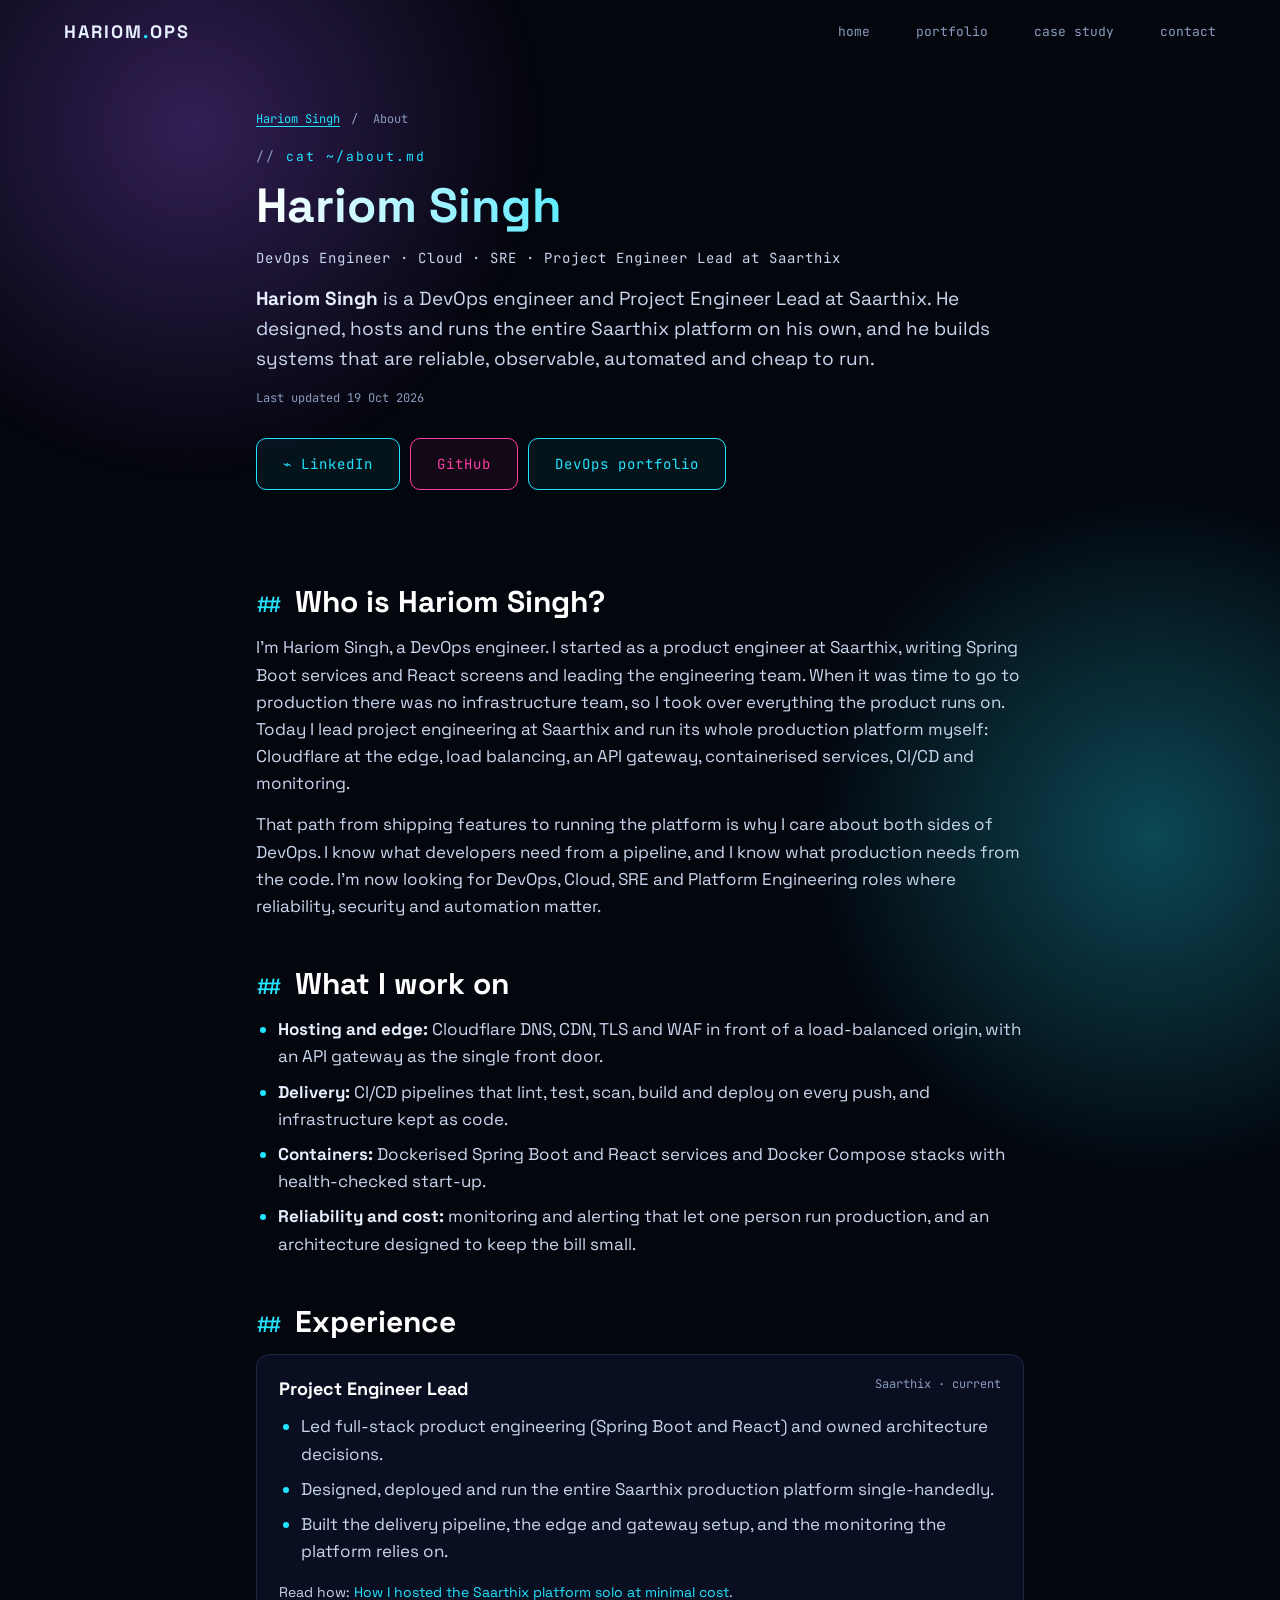
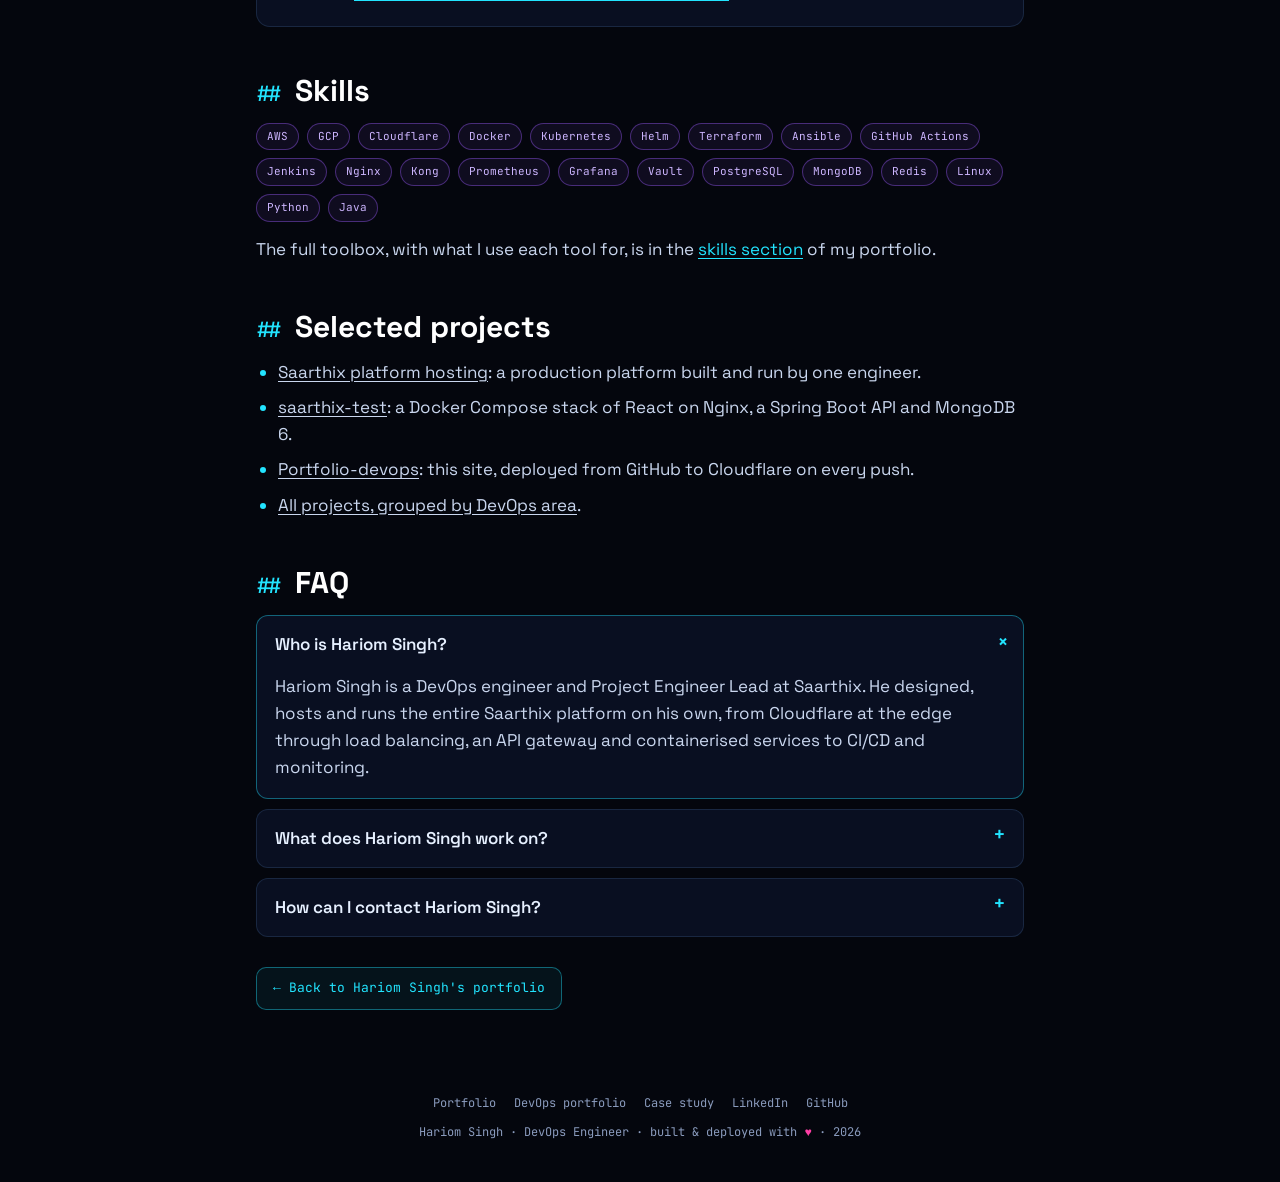
==== about-hariom-singh.html @ 6e434788 "Add About Hariom Singh page and strengthen name signals - New /about-hariom-singh page: name-first t" ====
<!doctype html>
<html lang="en">
<head>
<meta charset="utf-8">
<meta name="viewport" content="width=device-width, initial-scale=1">
<title>Hariom Singh – DevOps Engineer | About</title>
<meta name="description" content="Hariom Singh is a DevOps engineer and Project Engineer Lead at Saarthix who runs the Saarthix platform single-handedly. Bio, skills, projects and contact.">
<meta name="author" content="Hariom Singh">
<meta name="robots" content="index, follow, max-image-preview:large, max-snippet:-1, max-video-preview:-1">
<link rel="canonical" href="https://hariomsinghdevops.prsoftwares.in/about-hariom-singh">
<meta name="theme-color" content="#04060d">
<meta name="color-scheme" content="dark">

<link rel="icon" href="/favicon.svg" type="image/svg+xml">
<link rel="icon" href="/icon-192.png" type="image/png" sizes="192x192">
<link rel="apple-touch-icon" href="/apple-touch-icon.png">
<link rel="manifest" href="/site.webmanifest">

<meta property="og:type" content="profile">
<meta property="og:site_name" content="Hariom Singh · DevOps">
<meta property="og:url" content="https://hariomsinghdevops.prsoftwares.in/about-hariom-singh">
<meta property="og:title" content="Hariom Singh – DevOps Engineer">
<meta property="og:description" content="DevOps engineer and Project Engineer Lead at Saarthix who hosts and runs the Saarthix platform single-handedly.">
<meta property="og:image" content="https://hariomsinghdevops.prsoftwares.in/og-image.jpg">
<meta property="og:image:width" content="1200">
<meta property="og:image:height" content="630">
<meta property="og:image:alt" content="Hariom Singh – DevOps Engineer · Cloud · SRE">
<meta property="og:locale" content="en_IN">
<meta property="profile:first_name" content="Hariom">
<meta property="profile:last_name" content="Singh">
<meta name="twitter:card" content="summary_large_image">
<meta name="twitter:title" content="Hariom Singh – DevOps Engineer">
<meta name="twitter:description" content="DevOps engineer and Project Engineer Lead at Saarthix who hosts and runs the Saarthix platform single-handedly.">
<meta name="twitter:image" content="https://hariomsinghdevops.prsoftwares.in/og-image.jpg">

<script type="application/ld+json">
{
  "@context": "https://schema.org",
  "@graph": [
    {
      "@type": "ProfilePage",
      "@id": "https://hariomsinghdevops.prsoftwares.in/about-hariom-singh#page",
      "url": "https://hariomsinghdevops.prsoftwares.in/about-hariom-singh",
      "name": "About Hariom Singh – DevOps Engineer",
      "inLanguage": "en",
      "datePublished": "2026-10-19",
      "dateModified": "2026-10-19",
      "mainEntity": { "@id": "https://hariomsinghdevops.prsoftwares.in/#person" },
      "isPartOf": { "@id": "https://hariomsinghdevops.prsoftwares.in/#website" },
      "primaryImageOfPage": "https://hariomsinghdevops.prsoftwares.in/og-image.jpg"
    },
    {
      "@type": "Person",
      "@id": "https://hariomsinghdevops.prsoftwares.in/#person",
      "name": "Hariom Singh",
      "givenName": "Hariom",
      "familyName": "Singh",
      "alternateName": ["Hariom", "Hariom Singh DevOps", "Hariom Singh DevOps Engineer"],
      "jobTitle": ["DevOps Engineer", "Project Engineer Lead"],
      "description": "Hariom Singh is a DevOps engineer and Project Engineer Lead at Saarthix who designed, hosts and runs the Saarthix platform single-handedly.",
      "url": "https://hariomsinghdevops.prsoftwares.in/",
      "image": "https://hariomsinghdevops.prsoftwares.in/og-image.jpg",
      "worksFor": { "@type": "Organization", "name": "Saarthix" },
      "hasOccupation": {
        "@type": "Occupation",
        "name": "DevOps Engineer",
        "skills": "CI/CD, Docker, Kubernetes, Terraform, AWS, Cloudflare, Nginx, API gateways, monitoring, Linux"
      },
      "sameAs": [
        "https://www.linkedin.com/in/hariom2003/",
        "https://github.com/Hariom00027"
      ],
      "knowsAbout": ["DevOps", "Site Reliability Engineering", "Platform Engineering", "Cloud Computing", "Amazon Web Services", "Kubernetes", "Docker", "Terraform", "CI/CD", "GitHub Actions", "Nginx", "API Gateway", "Load Balancing", "Cloudflare", "Prometheus", "Grafana", "Linux"]
    },
    {
      "@type": "FAQPage",
      "@id": "https://hariomsinghdevops.prsoftwares.in/about-hariom-singh#faq",
      "mainEntity": [
        { "@type": "Question", "name": "Who is Hariom Singh?", "acceptedAnswer": { "@type": "Answer", "text": "Hariom Singh is a DevOps engineer and Project Engineer Lead at Saarthix. He designed, hosts and runs the entire Saarthix platform on his own, from Cloudflare at the edge through load balancing, an API gateway and containerised services to CI/CD and monitoring." } },
        { "@type": "Question", "name": "What does Hariom Singh work on?", "acceptedAnswer": { "@type": "Answer", "text": "Hariom works on cloud infrastructure, CI/CD pipelines, containers, edge and CDN setups, monitoring and cost optimisation. His public work includes a Docker Compose stack for SaarthiX, this portfolio site deployed from GitHub to Cloudflare, and machine learning model deployments." } },
        { "@type": "Question", "name": "How can I contact Hariom Singh?", "acceptedAnswer": { "@type": "Answer", "text": "The quickest way to reach Hariom Singh is LinkedIn at linkedin.com/in/hariom2003. His code is on GitHub at github.com/Hariom00027." } }
      ]
    },
    {
      "@type": "BreadcrumbList",
      "itemListElement": [
        { "@type": "ListItem", "position": 1, "name": "Hariom Singh", "item": "https://hariomsinghdevops.prsoftwares.in/" },
        { "@type": "ListItem", "position": 2, "name": "About Hariom Singh", "item": "https://hariomsinghdevops.prsoftwares.in/about-hariom-singh" }
      ]
    }
  ]
}
</script>

<link rel="preload" href="/fonts/orbitron-latin.woff2" as="font" type="font/woff2" crossorigin>
<link rel="preload" href="/fonts/space-grotesk-latin.woff2" as="font" type="font/woff2" crossorigin>
<link rel="preload" href="/fonts/jetbrains-mono-latin.woff2" as="font" type="font/woff2" crossorigin>
<link rel="stylesheet" href="/styles.css?v=20261019b">
</head>
<body class="cs-page">

<div class="noise-glow a"></div>
<div class="noise-glow b"></div>
<div id="progress"></div>

<nav id="nav">
  <a href="/" class="logo">HARIOM<span>.</span>OPS</a>
  <button class="burger" aria-label="Menu" id="burger">☰</button>
  <ul class="nav-links" id="nav-links">
    <li><a href="/">home</a></li>
    <li><a href="/devops-engineer-portfolio">portfolio</a></li>
    <li><a href="/saarthix-case-study">case study</a></li>
    <li><a href="#contact">contact</a></li>
  </ul>
</nav>

<main>
<article class="cs ab">
  <nav class="crumbs" aria-label="Breadcrumb"><a href="/">Hariom Singh</a> <span>/</span> <span aria-current="page">About</span></nav>
  <div class="sec-tag">cat ~/about.md</div>
  <h1 class="cs-h1">Hariom Singh</h1>
  <p class="ab-role">DevOps Engineer · Cloud · SRE · Project Engineer Lead at Saarthix</p>
  <p class="cs-lede"><b>Hariom Singh</b> is a DevOps engineer and Project Engineer Lead at Saarthix. He designed, hosts and runs the entire Saarthix platform on his own, and he builds systems that are reliable, observable, automated and cheap to run.</p>
  <div class="cs-meta">Last updated <time datetime="2026-10-19">19 Oct 2026</time></div>

  <div class="ab-links" id="contact">
    <a class="btn" href="https://www.linkedin.com/in/hariom2003/" target="_blank" rel="noopener me">⌁ LinkedIn</a>
    <a class="btn alt" href="https://github.com/Hariom00027" target="_blank" rel="noopener me">GitHub</a>
    <a class="btn" href="/devops-engineer-portfolio">DevOps portfolio</a>
  </div>

  <h2>Who is Hariom Singh?</h2>
  <p>I'm Hariom Singh, a DevOps engineer. I started as a product engineer at Saarthix, writing Spring Boot services and React screens and leading the engineering team. When it was time to go to production there was no infrastructure team, so I took over everything the product runs on. Today I lead project engineering at Saarthix and run its whole production platform myself: Cloudflare at the edge, load balancing, an API gateway, containerised services, CI/CD and monitoring.</p>
  <p>That path from shipping features to running the platform is why I care about both sides of DevOps. I know what developers need from a pipeline, and I know what production needs from the code. I'm now looking for DevOps, Cloud, SRE and Platform Engineering roles where reliability, security and automation matter.</p>

  <h2>What I work on</h2>
  <ul>
    <li><b>Hosting and edge:</b> Cloudflare DNS, CDN, TLS and WAF in front of a load-balanced origin, with an API gateway as the single front door.</li>
    <li><b>Delivery:</b> CI/CD pipelines that lint, test, scan, build and deploy on every push, and infrastructure kept as code.</li>
    <li><b>Containers:</b> Dockerised Spring Boot and React services and Docker Compose stacks with health-checked start-up.</li>
    <li><b>Reliability and cost:</b> monitoring and alerting that let one person run production, and an architecture designed to keep the bill small.</li>
  </ul>

  <h2>Experience</h2>
  <div class="glass ab-exp">
    <div class="ab-exp-head"><b>Project Engineer Lead</b><span>Saarthix · current</span></div>
    <ul>
      <li>Led full-stack product engineering (Spring Boot and React) and owned architecture decisions.</li>
      <li>Designed, deployed and run the entire Saarthix production platform single-handedly.</li>
      <li>Built the delivery pipeline, the edge and gateway setup, and the monitoring the platform relies on.</li>
    </ul>
    <p class="ab-more">Read how: <a href="/saarthix-case-study">How I hosted the Saarthix platform solo at minimal cost</a>.</p>
  </div>

  <h2>Skills</h2>
  <p class="ab-chips"><span class="chip">AWS</span><span class="chip">GCP</span><span class="chip">Cloudflare</span><span class="chip">Docker</span><span class="chip">Kubernetes</span><span class="chip">Helm</span><span class="chip">Terraform</span><span class="chip">Ansible</span><span class="chip">GitHub Actions</span><span class="chip">Jenkins</span><span class="chip">Nginx</span><span class="chip">Kong</span><span class="chip">Prometheus</span><span class="chip">Grafana</span><span class="chip">Vault</span><span class="chip">PostgreSQL</span><span class="chip">MongoDB</span><span class="chip">Redis</span><span class="chip">Linux</span><span class="chip">Python</span><span class="chip">Java</span></p>
  <p>The full toolbox, with what I use each tool for, is in the <a href="/#skills">skills section</a> of my portfolio.</p>

  <h2>Selected projects</h2>
  <ul>
    <li><a href="/saarthix-case-study">Saarthix platform hosting</a>: a production platform built and run by one engineer.</li>
    <li><a href="https://github.com/Hariom00027/saarthix-test" target="_blank" rel="noopener">saarthix-test</a>: a Docker Compose stack of React on Nginx, a Spring Boot API and MongoDB 6.</li>
    <li><a href="https://github.com/Hariom00027/Portfolio-devops" target="_blank" rel="noopener">Portfolio-devops</a>: this site, deployed from GitHub to Cloudflare on every push.</li>
    <li><a href="/devops-engineer-portfolio">All projects, grouped by DevOps area</a>.</li>
  </ul>

  <h2>FAQ</h2>
  <div class="dp-faq">
    <details open><summary>Who is Hariom Singh?</summary><p>Hariom Singh is a DevOps engineer and Project Engineer Lead at Saarthix. He designed, hosts and runs the entire Saarthix platform on his own, from Cloudflare at the edge through load balancing, an API gateway and containerised services to CI/CD and monitoring.</p></details>
    <details><summary>What does Hariom Singh work on?</summary><p>Hariom works on cloud infrastructure, CI/CD pipelines, containers, edge and CDN setups, monitoring and cost optimisation. His public work includes a Docker Compose stack for SaarthiX, this portfolio site deployed from GitHub to Cloudflare, and machine learning model deployments.</p></details>
    <details><summary>How can I contact Hariom Singh?</summary><p>The quickest way to reach Hariom Singh is LinkedIn at linkedin.com/in/hariom2003. His code is on GitHub at github.com/Hariom00027.</p></details>
  </div>

  <p class="cs-back"><a href="/">← Back to Hariom Singh's portfolio</a></p>
</article>
</main>

<footer>
  <div class="foot-links" role="navigation" aria-label="Profiles">
    <a href="/">Portfolio</a>
    <a href="/devops-engineer-portfolio">DevOps portfolio</a>
    <a href="/saarthix-case-study">Case study</a>
    <a href="https://www.linkedin.com/in/hariom2003/" target="_blank" rel="noopener me">LinkedIn</a>
    <a href="https://github.com/Hariom00027" target="_blank" rel="noopener me">GitHub</a>
  </div>
  Hariom Singh · DevOps Engineer · built &amp; deployed with <span class="hb">♥</span> · <span id="yr"></span>
</footer>

<script src="/page.js?v=20261019b" defer></script>
</body>
</html>
---- styles.css ----
/* Self-hosted fonts (latin subset, variable weights). Preloaded from the HTML head. */
@font-face { font-family: "Orbitron"; src: url("/fonts/orbitron-latin.woff2") format("woff2"); font-weight: 400 900; font-style: normal; font-display: swap; }
@font-face { font-family: "Space Grotesk"; src: url("/fonts/space-grotesk-latin.woff2") format("woff2"); font-weight: 300 700; font-style: normal; font-display: swap; }
@font-face { font-family: "JetBrains Mono"; src: url("/fonts/jetbrains-mono-latin.woff2") format("woff2"); font-weight: 100 800; font-style: normal; font-display: swap; }

:root {
  --bg: #04060d;
  --bg-2: #0a0f1f;
  --panel: rgba(11, 18, 38, 0.86);
  --line: rgba(120, 180, 255, 0.14);
  --text: #e6f0ff;
  --muted: #8a9bbd;
  --cyan: #22e4ff;
  --violet: #9d5cff;
  --pink: #ff3ea5;
  --green: #3dffa8;
  --amber: #ffb547;
  --red: #ff4d6d;
  --glow-c: 0 0 12px rgba(34, 228, 255, .6), 0 0 32px rgba(34, 228, 255, .25);
  --mono: "JetBrains Mono", ui-monospace, Consolas, monospace;
  --display: "Orbitron", "Space Grotesk", sans-serif;
  --sans: "Space Grotesk", system-ui, sans-serif;
}

* { box-sizing: border-box; margin: 0; padding: 0; }
html { scroll-behavior: smooth; }
body {
  background: var(--bg);
  color: var(--text);
  font-family: var(--sans);
  overflow-x: hidden;
  line-height: 1.6;
}
body.loading { overflow: hidden; }
::selection { background: var(--cyan); color: var(--bg); }
a { color: inherit; text-decoration: none; }

/* scrollbar */
::-webkit-scrollbar { width: 8px; }
::-webkit-scrollbar-track { background: var(--bg); }
::-webkit-scrollbar-thumb { background: linear-gradient(var(--cyan), var(--violet)); border-radius: 4px; }

/* ---------- Boot loader ---------- */
#boot {
  position: fixed; inset: 0; z-index: 1000;
  background: #010207;
  display: flex; align-items: center; justify-content: center;
  transition: opacity .5s ease, visibility .5s;
}
#boot.done { opacity: 0; visibility: hidden; }
#boot-log {
  font-family: var(--mono); font-size: 13px; color: var(--green);
  width: min(640px, 90vw); min-height: 260px; white-space: pre-wrap;
}
#boot-log .ok { color: var(--cyan); }
.boot-bar { margin-top: 14px; height: 3px; background: rgba(61,255,168,.1); overflow: hidden; }
.boot-bar i { display: block; height: 100%; width: 0; background: var(--green); box-shadow: 0 0 10px var(--green); transition: width .2s; }

/* ---------- Background layers ---------- */
#bg-canvas { position: fixed; inset: 0; z-index: 0; pointer-events: none; }
.grid-floor {
  position: fixed; left: -50%; right: -50%; bottom: -10%; height: 60vh; z-index: 0; pointer-events: none;
  background-image:
    linear-gradient(rgba(34,228,255,.18) 1px, transparent 1px),
    linear-gradient(90deg, rgba(34,228,255,.18) 1px, transparent 1px);
  background-size: 60px 60px;
  transform: perspective(500px) rotateX(70deg);
  mask-image: linear-gradient(to top, black 10%, transparent 80%);
  -webkit-mask-image: linear-gradient(to top, black 10%, transparent 80%);
  opacity: .5;
}
.scanlines {
  position: fixed; inset: 0; z-index: 999; pointer-events: none;
  background: repeating-linear-gradient(0deg, rgba(255,255,255,.018) 0 1px, transparent 1px 3px);
  opacity: .6;
}
.noise-glow {
  position: fixed; width: 60vw; height: 60vw; border-radius: 50%; z-index: 0; pointer-events: none;
  opacity: .3; will-change: transform;
}
.noise-glow.a { background: radial-gradient(circle, var(--violet), transparent 65%); top: -20vw; left: -15vw; animation: drift 18s ease-in-out infinite alternate; }
.noise-glow.b { background: radial-gradient(circle, var(--cyan), transparent 65%); bottom: -25vw; right: -20vw; animation: drift 22s ease-in-out infinite alternate-reverse; }
@keyframes drift { to { transform: translate(10vw, 8vw) scale(1.15); } }

/* ---------- Custom cursor: targeting reticle ---------- */
@media (hover: hover) and (pointer: fine) {
  html.has-cur, html.has-cur * { cursor: none !important; }
}
#cur { position: fixed; inset: 0; pointer-events: none; z-index: 1002; opacity: 0; transition: opacity .25s; contain: strict; }
#cur.on { opacity: 1; }
#cur > * { position: absolute; top: 0; left: 0; will-change: transform; }
.cur-dot { width: 6px; height: 6px; margin: -3px 0 0 -3px; border-radius: 50%; background: #fff; box-shadow: 0 0 8px var(--cyan), 0 0 2px #fff; transition: background .2s, scale .15s; }
#cur.lock .cur-dot { background: var(--pink); box-shadow: 0 0 10px var(--pink); }
#cur.down .cur-dot { scale: .5; }
.cur-c { width: 12px; height: 12px; border: 2px solid var(--cyan); filter: drop-shadow(0 0 3px rgba(34,228,255,.8)); transition: border-color .2s; }
.cur-c.tl { border-right: 0; border-bottom: 0; }
.cur-c.tr { border-left: 0; border-bottom: 0; }
.cur-c.bl { border-right: 0; border-top: 0; }
.cur-c.br { border-left: 0; border-top: 0; }
#cur.lock .cur-c { border-color: var(--pink); filter: drop-shadow(0 0 4px rgba(255,62,165,.9)); }
.cur-cross { width: 40px; height: 40px; margin: -20px 0 0 -20px; opacity: .55; transition: opacity .2s; }
.cur-cross::before, .cur-cross::after { content: ""; position: absolute; background: var(--cyan); }
.cur-cross::before { left: 50%; top: 0; bottom: 0; width: 1px; background: linear-gradient(var(--cyan) 0 30%, transparent 30% 70%, var(--cyan) 70%); }
.cur-cross::after { top: 50%; left: 0; right: 0; height: 1px; background: linear-gradient(90deg, var(--cyan) 0 30%, transparent 30% 70%, var(--cyan) 70%); }
.cur-cross i { position: absolute; inset: 6px; border: 1px dashed rgba(34,228,255,.6); border-radius: 50%; animation: spin 6s linear infinite; }
#cur.lock .cur-cross, #cur.text .cur-cross { opacity: 0; }
.cur-label {
  font: 600 10px/1 var(--mono); letter-spacing: 1px; color: var(--cyan); white-space: nowrap;
  padding: 3px 6px; background: rgba(4,6,13,.85); border: 1px solid rgba(34,228,255,.35); border-radius: 3px;
  transition: color .2s, border-color .2s;
}
#cur.lock .cur-label { color: var(--pink); border-color: rgba(255,62,165,.5); }
#cur.text .cur-c { border-color: var(--green); }
.cur-ripple { width: 10px; height: 10px; margin: -5px 0 0 -5px; border-radius: 50%; border: 2px solid var(--cyan); animation: ripple .55s ease-out forwards; }
@keyframes ripple { to { scale: 6; opacity: 0; border-width: 1px; } }
@media (hover: none), (pointer: coarse) { #cur { display: none; } }

/* ---------- Nav ---------- */
nav {
  position: fixed; top: 0; left: 0; right: 0; z-index: 50;
  display: flex; align-items: center; justify-content: space-between;
  padding: 18px 5vw;
  transition: background .3s, padding .3s, border-color .3s;
  border-bottom: 1px solid transparent;
}
nav.scrolled { background: rgba(4,6,13,.94); padding: 12px 5vw; border-color: var(--line); }
.logo { font-family: var(--display); font-weight: 800; letter-spacing: 2px; font-size: 18px; }
.logo span { color: var(--cyan); text-shadow: var(--glow-c); }
.nav-links { display: flex; gap: 28px; list-style: none; font-family: var(--mono); font-size: 13px; }
.nav-links a { color: var(--muted); position: relative; transition: color .2s; }
.nav-links a::before { content: "./"; color: var(--cyan); opacity: 0; margin-right: 2px; transition: opacity .2s; }
.nav-links a:hover, .nav-links a.active { color: var(--text); }
.nav-links a:hover::before, .nav-links a.active::before { opacity: 1; }
.burger { display: none; background: none; border: 0; color: var(--text); font-size: 22px; cursor: pointer; }
#progress { position: fixed; top: 0; left: 0; height: 2px; z-index: 60; background: linear-gradient(90deg, var(--cyan), var(--violet), var(--pink)); width: 100%; transform: scaleX(0); transform-origin: left; will-change: transform; box-shadow: 0 0 10px var(--cyan); }

/* ---------- Layout ---------- */
main { position: relative; z-index: 2; }
section { padding: 44px 5vw; position: relative; overflow-x: clip; }
.container { max-width: 1240px; margin: 0 auto; }
.sec-tag { font-family: var(--mono); color: var(--cyan); font-size: 13px; letter-spacing: 2px; margin-bottom: 10px; }
.sec-tag::before { content: "// "; color: var(--muted); }
h2.sec-title {
  font-family: var(--display); font-size: clamp(30px, 5vw, 56px); line-height: 1.1; margin-bottom: 18px;
  background: linear-gradient(90deg, #fff, var(--cyan) 50%, var(--violet));
  -webkit-background-clip: text; background-clip: text; color: transparent;
}
.sec-sub { color: var(--muted); max-width: 720px; font-size: 17px; margin-bottom: 30px; }

.glass {
  background: var(--panel);
  border: 1px solid var(--line);
  border-radius: 18px;
  position: relative;
}
.glass.neon::before {
  content: ""; position: absolute; inset: -1px; border-radius: inherit; padding: 1px;
  background: conic-gradient(from var(--ang, 0deg), transparent 0 70%, var(--cyan), var(--violet), transparent);
  -webkit-mask: linear-gradient(#000 0 0) content-box, linear-gradient(#000 0 0);
  -webkit-mask-composite: xor; mask-composite: exclude;
  pointer-events: none;
}
.glass.neon:hover::before { animation: spin-ang 4s linear infinite; }
@property --ang { syntax: "<angle>"; initial-value: 0deg; inherits: false; }
@keyframes spin-ang { to { --ang: 360deg; } }

/* reveal */
.reveal { opacity: 0; transform: translateY(40px); transition: opacity .9s cubic-bezier(.2,.7,.2,1), transform .9s cubic-bezier(.2,.7,.2,1); }
.reveal.in { opacity: 1; transform: none; }
.reveal.in.tilt, .tilt.no-reveal { transition: opacity .9s, transform .2s ease-out, border-color .4s; }
.reveal.d1 { transition-delay: .1s; } .reveal.d2 { transition-delay: .2s; } .reveal.d3 { transition-delay: .3s; } .reveal.d4 { transition-delay: .4s; }

/* buttons */
.btn {
  display: inline-flex; align-items: center; gap: 10px;
  font-family: var(--mono); font-size: 14px; letter-spacing: 1px;
  padding: 14px 26px; border-radius: 10px; cursor: pointer;
  border: 1px solid var(--cyan); color: var(--cyan); background: rgba(34,228,255,.06);
  position: relative; overflow: hidden; isolation: isolate; transition: color .3s, box-shadow .3s, transform .2s;
}
.btn::after { content: ""; position: absolute; inset: 0; background: var(--cyan); transform: translateX(-101%); transition: transform .35s ease; z-index: -1; }
.btn:hover { color: var(--bg); box-shadow: var(--glow-c); }
.btn:hover::after { transform: none; }
.btn.alt { border-color: var(--pink); color: var(--pink); background: rgba(255,62,165,.06); }
.btn.alt::after { background: var(--pink); }
.btn.alt:hover { color: var(--bg); box-shadow: 0 0 20px rgba(255,62,165,.5); }
.btn.sm { padding: 9px 16px; font-size: 12px; }
.btn:disabled { opacity: .5; cursor: not-allowed; }

/* ---------- Hero ---------- */
#hero { min-height: 100vh; display: flex; align-items: center; padding-top: 100px; padding-bottom: 40px; }
.hero-grid { display: grid; grid-template-columns: 1.15fr .85fr; gap: 50px; align-items: center; }
.hero-hello { font-family: var(--mono); color: var(--green); font-size: 15px; margin-bottom: 18px; }
.hero-hello .blink { animation: blink 1s steps(1) infinite; }
@keyframes blink { 50% { opacity: 0; } }
.hero-h1 { margin: 0; font-weight: inherit; }
.h1-sub { display: block; margin-top: 16px; font-family: var(--mono); font-weight: 500; font-size: clamp(13px, 1.5vw, 17px); letter-spacing: 4px; text-transform: uppercase; color: var(--cyan); text-shadow: 0 0 12px rgba(34,228,255,.4); }
.glitch {
  display: block; font-family: var(--display); font-weight: 900; font-size: clamp(48px, 9vw, 118px); line-height: .95;
  position: relative; letter-spacing: 2px; color: #fff;
  text-shadow: 0 0 30px rgba(34,228,255,.35);
}
.glitch::before, .glitch::after { content: attr(data-text); position: absolute; inset: 0; }
.glitch::before { color: var(--pink); animation: glitch-a 3.2s infinite linear alternate-reverse; clip-path: inset(0 0 60% 0); transform: translate(-3px, 0); opacity: .8; }
.glitch::after { color: var(--cyan); animation: glitch-b 2.6s infinite linear alternate-reverse; clip-path: inset(60% 0 0 0); transform: translate(3px, 0); opacity: .8; }
@keyframes glitch-a {
  0%, 88% { clip-path: inset(0 0 100% 0); }
  90% { clip-path: inset(10% 0 60% 0); transform: translate(-6px, 2px); }
  93% { clip-path: inset(40% 0 30% 0); transform: translate(5px, -2px); }
  96% { clip-path: inset(70% 0 5% 0); transform: translate(-4px, 1px); }
  100% { clip-path: inset(0 0 100% 0); }
}
@keyframes glitch-b {
  0%, 85% { clip-path: inset(100% 0 0 0); }
  88% { clip-path: inset(55% 0 20% 0); transform: translate(6px, -1px); }
  92% { clip-path: inset(15% 0 70% 0); transform: translate(-5px, 2px); }
  100% { clip-path: inset(100% 0 0 0); }
}
.hero-role { font-family: var(--mono); font-size: clamp(16px, 2.2vw, 22px); margin: 22px 0 18px; color: var(--muted); height: 1.6em; white-space: nowrap; overflow: hidden; contain: strict; }
.hero-role .typed { color: var(--cyan); text-shadow: var(--glow-c); }
.hero-role .caret { display: inline-block; width: 10px; height: 1.1em; background: var(--cyan); vertical-align: -3px; animation: blink .8s steps(1) infinite; margin-left: 3px; }
.hero-desc { color: var(--muted); font-size: 17px; max-width: 580px; margin-bottom: 34px; }
.hero-desc b { color: var(--text); font-weight: 600; }
.hero-cta { display: flex; gap: 16px; flex-wrap: wrap; }
.hero-stats { display: flex; gap: 34px; margin-top: 36px; flex-wrap: wrap; }
.stat .num { font-family: var(--display); font-size: 34px; font-weight: 800; color: #fff; font-variant-numeric: tabular-nums; }
.stat .num::after { content: attr(data-suffix); color: var(--cyan); }
.stat .lbl { font-family: var(--mono); font-size: 11px; color: var(--muted); letter-spacing: 1.5px; text-transform: uppercase; }

/* Hero orb */
.orb-wrap { position: relative; aspect-ratio: 1; width: 100%; max-width: 480px; margin: 0 auto; }
.orb-ring { position: absolute; inset: 0; border-radius: 50%; border: 1px dashed rgba(34,228,255,.35); animation: spin 30s linear infinite; }
.orb-ring.r2 { inset: 12%; border: 1px solid rgba(157,92,255,.35); animation-duration: 20s; animation-direction: reverse; }
.orb-ring.r3 { inset: 25%; border: 2px dotted rgba(255,62,165,.4); animation-duration: 14s; }
@keyframes spin { to { transform: rotate(360deg); } }
.orb-core {
  position: absolute; inset: 35%; border-radius: 50%;
  background: radial-gradient(circle at 35% 30%, #fff, var(--cyan) 25%, var(--violet) 60%, transparent 72%);
  box-shadow: 0 0 80px rgba(34,228,255,.6), inset 0 0 40px rgba(255,255,255,.3);
  animation: pulse 3s ease-in-out infinite;
  display: flex; align-items: center; justify-content: center;
}
.orb-core svg { width: 46%; filter: drop-shadow(0 0 8px #fff); }
@keyframes pulse { 50% { transform: scale(1.07); } }
.orb-item {
  will-change: transform;
  position: absolute; top: 50%; left: 50%; width: 58px; height: 58px; margin: -29px 0 0 -29px;
  border-radius: 14px; display: flex; align-items: center; justify-content: center;
  font-family: var(--mono); font-size: 10px; font-weight: 700; text-align: center; line-height: 1.1;
  background: rgba(10,15,31,.85); border: 1px solid var(--line); color: var(--text);
  box-shadow: 0 0 18px rgba(34,228,255,.15);
}
.orb-item i { font-style: normal; font-size: 20px; display: block; margin-bottom: 2px; }

/* ---------- Transition / About ---------- */
.shift-grid { display: grid; grid-template-columns: 1fr auto 1fr; gap: 30px; align-items: stretch; }
.shift-card { padding: 34px; }
.shift-card h3 { font-family: var(--display); font-size: 22px; margin-bottom: 6px; }
.shift-card .when { font-family: var(--mono); font-size: 12px; color: var(--muted); margin-bottom: 18px; }
.shift-card ul { list-style: none; }
.shift-card li { padding: 8px 0 8px 26px; position: relative; color: #c7d3ea; border-bottom: 1px dashed var(--line); }
.shift-card li::before { content: "▹"; position: absolute; left: 4px; color: var(--cyan); }
.shift-card.to li::before { color: var(--pink); }
.shift-card.to h3 { color: var(--pink); }
.shift-card.from h3 { color: var(--cyan); }
.shift-arrow { display: flex; align-items: center; justify-content: center; position: relative; width: 120px; }
.shift-arrow svg { width: 100%; overflow: visible; }
.shift-arrow .flow { stroke-dasharray: 8 8; animation: dash 1s linear infinite; }
@keyframes dash { to { stroke-dashoffset: -16; } }

/* ---------- Chips ---------- */
.chips { display: flex; gap: 8px; flex-wrap: wrap; margin-top: 14px; }
.chip { font-family: var(--mono); font-size: 11px; padding: 4px 10px; border-radius: 20px; border: 1px solid rgba(157,92,255,.4); color: #cdb6ff; background: rgba(157,92,255,.08); }

/* ---------- Journey (compact) ---------- */
.journey { position: relative; display: grid; grid-template-columns: repeat(6, 1fr); gap: 18px; }
.j-line { position: absolute; top: 32px; left: 8%; right: 8%; height: 2px; background: var(--line); }
.j-line i { display: block; height: 100%; background: linear-gradient(90deg, var(--cyan), var(--violet), var(--pink)); box-shadow: 0 0 12px var(--cyan); transform: scaleX(0); transform-origin: left; transition: transform 2.4s cubic-bezier(.3,.7,.2,1) .2s; }
.journey.in .j-line i { transform: scaleX(1); }
.j-step { text-align: center; position: relative; z-index: 1; opacity: 0; transform: translateY(24px); transition: opacity .6s, transform .6s; transition-delay: calc(var(--i) * .35s + .2s); }
.journey.in .j-step { opacity: 1; transform: none; }
.j-node {
  width: 64px; height: 64px; margin: 0 auto 14px; border-radius: 50%; display: flex; align-items: center; justify-content: center; font-size: 26px;
  background: var(--bg-2); border: 2px solid var(--line); transition: border-color .5s, box-shadow .5s, transform .3s; transition-delay: calc(var(--i) * .35s + .4s), calc(var(--i) * .35s + .4s), 0s;
}
.journey.in .j-node { border-color: var(--cyan); box-shadow: 0 0 0 6px rgba(34,228,255,.08), 0 0 18px rgba(34,228,255,.45); }
.j-step:hover .j-node { transform: scale(1.12) rotate(-6deg); }
.j-num { font-family: var(--mono); font-size: 11px; color: var(--cyan); letter-spacing: 1.5px; }
.j-step h4, .j-step h3 { font-family: var(--display); font-size: 15px; margin: 4px 0 6px; }
.j-step p { color: var(--muted); font-size: 13px; line-height: 1.5; }
.j-tech { font-family: var(--mono); font-size: 10.5px; color: #cdb6ff; margin-top: 8px; opacity: .85; }

/* ---------- Architecture ---------- */
.arch-shell { display: grid; grid-template-columns: 1fr 340px; gap: 22px; }
.arch-stage { padding: 18px; overflow: hidden; }
.arch-toolbar { display: flex; gap: 10px; flex-wrap: wrap; margin-bottom: 12px; align-items: center; }
.arch-toolbar .live { margin-left: auto; font-family: var(--mono); font-size: 12px; color: var(--green); display: flex; align-items: center; gap: 8px; }
.arch-toolbar .live::before { content: ""; width: 8px; height: 8px; border-radius: 50%; background: var(--green); box-shadow: 0 0 10px var(--green); animation: blink 1.2s infinite; }
#arch-svg { width: 100%; height: auto; display: block; }
#arch-svg .node { cursor: pointer; }
#arch-svg .node rect.box { fill: rgba(10,16,34,.92); stroke: rgba(120,180,255,.35); stroke-width: 1.2; transition: stroke .3s; }
#arch-svg .node:hover rect.box, #arch-svg .node.sel rect.box { stroke: var(--cyan); stroke-width: 2; }
#arch-svg .node.down rect.box { stroke: var(--red); fill: rgba(60,8,20,.9); }
#arch-svg .node.down text { fill: var(--red); }
#arch-svg .node text { fill: var(--text); font-family: var(--mono); font-size: 11px; text-anchor: middle; pointer-events: none; }
#arch-svg .node text.ic { font-size: 18px; }
#arch-svg .node text.sub { fill: var(--muted); font-size: 9px; }
#arch-svg .link { stroke: rgba(120,180,255,.22); stroke-width: 1.4; fill: none; }
#arch-svg .link.flow { stroke: rgba(34,228,255,.35); stroke-dasharray: 4 6; animation: dash 1.2s linear infinite; }
#arch-svg .zone { fill: rgba(157,92,255,.04); stroke: rgba(157,92,255,.3); stroke-dasharray: 6 5; }
#arch-svg .zone-lbl { fill: #b590ff; font-family: var(--mono); font-size: 10px; letter-spacing: 1.5px; }
.arch-side { display: flex; flex-direction: column; gap: 18px; }
.inspector { padding: 22px; min-height: 260px; }
.inspector .ins-ic { font-size: 32px; }
.inspector h4 { font-family: var(--display); font-size: 18px; margin: 8px 0 4px; color: var(--cyan); }
.inspector .ins-role { font-family: var(--mono); font-size: 11px; color: var(--pink); margin-bottom: 12px; letter-spacing: 1px; }
.inspector p { font-size: 14px; color: #c3cfe6; }
.inspector ul { margin-top: 10px; list-style: none; font-size: 13px; color: var(--muted); }
.inspector li::before { content: "› "; color: var(--cyan); }
.metrics { padding: 18px 22px; display: grid; grid-template-columns: 1fr 1fr; gap: 14px; }
.metric .m-lbl { font-family: var(--mono); font-size: 10px; color: var(--muted); letter-spacing: 1px; }
.metric .m-val { font-family: var(--display); font-size: 22px; font-weight: 700; }
.metric .m-val.ok { color: var(--green); } .metric .m-val.warn { color: var(--amber); } .metric .m-val.bad { color: var(--red); }
.spark { grid-column: 1 / -1; height: 50px; width: 100%; }
.arch-log { font-family: var(--mono); font-size: 11px; height: 120px; overflow: hidden; padding: 12px 16px; color: var(--muted); }
.arch-log div { white-space: nowrap; overflow: hidden; text-overflow: ellipsis; animation: fadein .3s; }
.arch-log .w { color: var(--amber); } .arch-log .e { color: var(--red); } .arch-log .g { color: var(--green); }
@keyframes fadein { from { opacity: 0; transform: translateX(-8px); } }

/* Hosting layers */
.layers { display: grid; grid-template-columns: repeat(auto-fit, minmax(260px, 1fr)); gap: 20px; margin-top: 40px; }
.layer { padding: 26px; transition: transform .4s, border-color .4s; transform-style: preserve-3d; }
.layer:hover { border-color: rgba(34,228,255,.5); }
.layer .l-num { font-family: var(--display); font-size: 42px; font-weight: 900; color: transparent; -webkit-text-stroke: 1px rgba(34,228,255,.5); line-height: 1; }
.layer h4, .layer h3 { font-family: var(--display); font-size: 17px; margin: 10px 0; }
.layer p { color: var(--muted); font-size: 14px; }

/* ---------- Pipeline ---------- */
.pipe { padding: 34px; }
.pipe-head { display: flex; justify-content: space-between; align-items: center; flex-wrap: wrap; gap: 14px; margin-bottom: 30px; }
.pipe-head .commit { font-family: var(--mono); font-size: 13px; color: var(--muted); }
.pipe-head .commit b { color: var(--amber); font-weight: 500; }
.stages { display: flex; align-items: center; gap: 0; overflow-x: auto; padding: 10px 4px 20px; }
.stage { flex: 1; min-width: 110px; display: flex; flex-direction: column; align-items: center; gap: 10px; position: relative; }
.stage .s-ic {
  width: 64px; height: 64px; border-radius: 18px; display: flex; align-items: center; justify-content: center; font-size: 26px;
  border: 2px solid var(--line); background: var(--bg-2); transition: all .4s; position: relative;
}
.stage .s-name { font-family: var(--mono); font-size: 12px; color: var(--muted); text-align: center; }
.stage .s-time { font-family: var(--mono); font-size: 10px; color: var(--muted); opacity: .6; height: 14px; }
.stage.run .s-ic { border-color: var(--amber); box-shadow: 0 0 22px rgba(255,181,71,.5); animation: wobble .6s ease-in-out infinite; }
.stage.run .s-ic::after { content: ""; position: absolute; inset: -8px; border-radius: 22px; border: 2px solid transparent; border-top-color: var(--amber); animation: spin 1s linear infinite; }
.stage.ok .s-ic { border-color: var(--green); box-shadow: 0 0 22px rgba(61,255,168,.4); }
.stage.ok .s-name { color: var(--green); }
@keyframes wobble { 50% { transform: translateY(-4px); } }
.connector { flex: 0 0 40px; height: 2px; background: var(--line); position: relative; margin-bottom: 44px; overflow: hidden; }
.connector i { position: absolute; inset: 0; background: var(--green); transform: scaleX(0); transform-origin: left; transition: transform .4s; box-shadow: 0 0 8px var(--green); }
.connector.ok i { transform: scaleX(1); }
.pipe-term { margin-top: 10px; background: #02040a; border: 1px solid var(--line); border-radius: 12px; font-family: var(--mono); font-size: 12.5px; height: 230px; overflow-y: auto; padding: 16px 18px; color: #a9b8d6; }
.pipe-term .g { color: var(--green); } .pipe-term .c { color: var(--cyan); } .pipe-term .a { color: var(--amber); } .pipe-term .p { color: var(--pink); }
.term-bar { display: flex; gap: 7px; margin-bottom: 10px; }
.term-bar span { width: 11px; height: 11px; border-radius: 50%; background: var(--red); }
.term-bar span:nth-child(2) { background: var(--amber); } .term-bar span:nth-child(3) { background: var(--green); }

/* ---------- Cost ---------- */
.cost-grid { display: grid; grid-template-columns: 1.2fr 1fr; gap: 22px; }
.cost-chart { padding: 30px; display: flex; flex-direction: column; }
.bars { display: flex; align-items: flex-end; gap: 22px; flex: 1; min-height: 300px; padding-top: 20px; border-bottom: 1px solid var(--line); }
.bar-col { flex: 1; display: flex; flex-direction: column; align-items: center; justify-content: flex-end; height: 100%; gap: 8px; }
.bar { width: 100%; max-width: 70px; border-radius: 8px 8px 2px 2px; height: 0; transition: height 1.6s cubic-bezier(.2,.8,.2,1); position: relative; }
.bar.before { background: linear-gradient(to top, rgba(255,77,109,.3), var(--red)); box-shadow: 0 0 20px rgba(255,77,109,.3); }
.bar.after { background: linear-gradient(to top, rgba(61,255,168,.25), var(--green)); box-shadow: 0 0 20px rgba(61,255,168,.35); }
.bar-pair { display: flex; gap: 6px; align-items: flex-end; width: 100%; justify-content: center; height: 100%; }
.bar-lbl { font-family: var(--mono); font-size: 11px; color: var(--muted); text-align: center; }
.legend { display: flex; flex-wrap: wrap; align-items: center; gap: 10px 20px; margin-top: 16px; font-family: var(--mono); font-size: 12px; color: var(--muted); }
.legend span::before { content: ""; display: inline-block; width: 10px; height: 10px; border-radius: 2px; margin-right: 6px; vertical-align: -1px; }
.legend .lb::before { background: var(--red); } .legend .la::before { background: var(--green); }
.cost-side { display: flex; flex-direction: column; gap: 22px; }
.saving { padding: 30px; text-align: center; }
.saving .big { font-family: var(--display); font-size: clamp(54px, 7vw, 86px); font-weight: 900; line-height: 1; background: linear-gradient(135deg, var(--green), var(--cyan)); -webkit-background-clip: text; background-clip: text; color: transparent; }
.saving .cap { font-family: var(--mono); font-size: 12px; color: var(--muted); letter-spacing: 2px; margin-top: 8px; }
.tactics { padding: 24px 26px; list-style: none; }
.tactics li { display: flex; gap: 14px; padding: 10px 0; border-bottom: 1px dashed var(--line); font-size: 14px; color: #c7d3ea; }
.tactics li:last-child { border: 0; }
.tactics li b { color: var(--green); font-family: var(--mono); font-weight: 500; min-width: 22px; }

/* ---------- Skills ---------- */
.skills-grid { display: grid; grid-template-columns: 1fr 1fr; gap: 40px; align-items: center; }
.galaxy { position: relative; aspect-ratio: 1; max-width: 520px; width: 100%; margin: 0 auto; }
.galaxy .center {
  position: absolute; inset: 40%; border-radius: 50%; display: flex; align-items: center; justify-content: center;
  font-family: var(--display); font-weight: 900; font-size: 14px; letter-spacing: 1px; text-align: center;
  background: radial-gradient(circle, rgba(157,92,255,.6), rgba(34,228,255,.15) 70%); box-shadow: 0 0 60px rgba(157,92,255,.5);
  animation: pulse 4s ease-in-out infinite;
}
.galaxy .orbit { position: absolute; border-radius: 50%; border: 1px solid rgba(120,180,255,.12); }
.galaxy .orbit.o1 { inset: 24%; } .galaxy .orbit.o2 { inset: 10%; } .galaxy .orbit.o3 { inset: -2%; }
.planet {
  will-change: transform;
  position: absolute; top: 50%; left: 50%; padding: 6px 11px; border-radius: 20px; white-space: nowrap;
  font-family: var(--mono); font-size: 11px; font-weight: 600;
  background: rgba(10,15,31,.9); border: 1px solid var(--c, var(--cyan)); color: var(--c, var(--cyan));
  box-shadow: 0 0 12px color-mix(in srgb, var(--c, var(--cyan)) 40%, transparent);
  transform: translate(-50%, -50%); transition: scale .2s;
}
.planet:hover { scale: 1.2; z-index: 3; }
.skill-cats { display: grid; gap: 16px; }
.skill-cat { padding: 20px 22px; }
.skill-cat h4, .skill-cat h3 { font-family: var(--mono); font-size: 13px; color: var(--cyan); letter-spacing: 1.5px; margin-bottom: 12px; display: flex; justify-content: space-between; }
.meter { height: 6px; border-radius: 3px; background: rgba(255,255,255,.06); overflow: hidden; margin-bottom: 12px; }
.meter i { display: block; height: 100%; width: 0; background: linear-gradient(90deg, var(--violet), var(--cyan)); transition: width 1.6s cubic-bezier(.2,.8,.2,1); box-shadow: 0 0 10px var(--cyan); }

/* ---------- Terminal ---------- */
.term-wrap { padding: 0; overflow: hidden; max-width: 920px; margin: 0 auto; }
.term-top { display: flex; align-items: center; gap: 8px; padding: 12px 16px; border-bottom: 1px solid var(--line); background: rgba(0,0,0,.3); }
.term-top .title { flex: 1; text-align: center; font-family: var(--mono); font-size: 12px; color: var(--muted); }
.term-top span.d { width: 12px; height: 12px; border-radius: 50%; background: var(--red); }
.term-top span.d:nth-child(2) { background: var(--amber); } .term-top span.d:nth-child(3) { background: var(--green); }
#shell { font-family: var(--mono); font-size: 14px; padding: 20px; height: 380px; overflow-y: auto; cursor: text; }
#shell .line { white-space: pre-wrap; word-break: break-word; }
#shell .pr { color: var(--green); } #shell .pa { color: var(--cyan); } #shell .er { color: var(--red); } #shell .hl { color: var(--pink); } #shell .mu { color: var(--muted); }
#shell .in-row { display: flex; gap: 8px; }
#shell input { flex: 1; background: none; border: 0; outline: 0; color: var(--text); font: inherit; caret-color: var(--cyan); }
.term-hints { display: flex; gap: 8px; flex-wrap: wrap; justify-content: center; margin-top: 18px; }

/* ---------- Contact ---------- */
#contact { text-align: center; padding-bottom: 48px; }
.contact-box { padding: 56px 30px; max-width: 900px; margin: 0 auto; overflow: hidden; }
.contact-box h2 { font-family: var(--display); font-size: clamp(32px, 6vw, 68px); line-height: 1.05; margin-bottom: 18px; }
.contact-box h2 span { color: var(--cyan); text-shadow: var(--glow-c); }
.contact-box p { color: var(--muted); max-width: 560px; margin: 0 auto 36px; }
.socials { display: flex; justify-content: center; gap: 14px; margin-top: 30px; flex-wrap: wrap; }
footer { text-align: center; padding: 30px 5vw 40px; font-family: var(--mono); font-size: 12px; color: var(--muted); position: relative; z-index: 2; }
footer .hb { color: var(--pink); animation: pulse-txt 1.2s infinite; display: inline-block; }
@keyframes pulse-txt { 50% { transform: scale(1.3); } }

/* marquee */
.marquee { overflow: hidden; border-top: 1px solid var(--line); border-bottom: 1px solid var(--line); padding: 18px 0; position: relative; z-index: 2; background: rgba(4,6,13,.6); }
.marquee .track { will-change: transform; display: flex; gap: 50px; width: max-content; animation: marq 40s linear infinite; font-family: var(--display); font-size: 22px; font-weight: 700; color: transparent; -webkit-text-stroke: 1px rgba(34,228,255,.5); }
.marquee .track span:nth-child(3n) { color: var(--cyan); -webkit-text-stroke: 0; text-shadow: var(--glow-c); }
@keyframes marq { to { transform: translateX(-50%); } }

/* ---------- Responsive ---------- */
@media (max-width: 1000px) {
  .hero-grid, .skills-grid, .cost-grid, .arch-shell { grid-template-columns: 1fr; }
  .orb-wrap { max-width: 340px; }
  .shift-grid { grid-template-columns: 1fr; }
  .shift-arrow { width: 100%; height: 60px; transform: rotate(90deg); }
  .shift-arrow svg { width: 60px; }
}
@media (max-width: 760px) {
  section { padding: 40px 16px; }
  nav { padding: 14px 16px; }
  nav.scrolled { padding: 10px 16px; }
  .nav-links { position: fixed; top: 58px; right: 16px; flex-direction: column; gap: 14px; padding: 20px 24px; background: rgba(4,6,13,.95); border: 1px solid var(--line); border-radius: 12px; display: none; }
  .nav-links.open { display: flex; }
  .burger { display: block; }
  .metrics { grid-template-columns: 1fr 1fr; }
  #shell { height: 320px; font-size: 13px; }
  .hero-stats { gap: 22px; }
}
@media (prefers-reduced-motion: reduce) {
  *, *::before, *::after { animation-duration: .001s !important; animation-iteration-count: 1 !important; transition-duration: .001s !important; }
  html { scroll-behavior: auto; }
}

/* grid floor scroll on its own composited layer */
.grid-floor { background-image: none; overflow: hidden; }
.grid-floor::before {
  content: ""; position: absolute; left: 0; right: 0; top: -60px; bottom: 0;
  background-image:
    linear-gradient(rgba(34,228,255,.18) 1px, transparent 1px),
    linear-gradient(90deg, rgba(34,228,255,.18) 1px, transparent 1px);
  background-size: 60px 60px;
  animation: floor 3s linear infinite; will-change: transform;
}
@keyframes floor { to { transform: translateY(60px); } }
/* pause decorative animations while a section is off screen */
.paused, .paused * { animation-play-state: paused !important; }

/* ---------- Hosting: large stage ---------- */
.arch-shell { grid-template-columns: 1fr; }
.arch-stage { padding: 20px 22px 14px; }
.arch-canvas { position: relative; }
#arch-svg { max-height: 82vh; margin: 0 auto; }
.arch-side { display: grid; grid-template-columns: 1.15fr 1fr 1.25fr; gap: 18px; flex-direction: initial; }
.arch-side .inspector { min-height: 0; }
.arch-log { height: auto; min-height: 220px; max-height: 260px; font-size: 11.5px; line-height: 1.75; }
.arch-toolbar { gap: 14px 22px; margin-bottom: 8px; align-items: flex-start; }
.ev-group { display: flex; flex-direction: column; gap: 7px; }
.ev-group .ev-lbl { font-family: var(--mono); font-size: 10px; letter-spacing: 2px; color: var(--muted); }
.ev-group .ev-btns { display: flex; gap: 8px; flex-wrap: wrap; }
.btn.ev { padding: 8px 13px; font-size: 11.5px; letter-spacing: .5px; }
.btn.ev.warn { border-color: var(--amber); color: var(--amber); background: rgba(255,181,71,.06); }
.btn.ev.warn::after { background: var(--amber); }
.btn.ev.warn:hover { color: var(--bg); box-shadow: 0 0 18px rgba(255,181,71,.45); }
.btn.ev.running { animation: evpulse 1s ease-in-out infinite; opacity: 1; }
@keyframes evpulse { 50% { box-shadow: 0 0 22px rgba(34,228,255,.6); } }
.arch-toolbar .live { margin-left: auto; align-self: center; }
.arch-banner {
  position: absolute; top: 6px; left: 50%; z-index: 2; pointer-events: none;
  transform: translate(-50%, -12px); opacity: 0; transition: opacity .3s, transform .3s;
  font: 600 12px/1 var(--mono); letter-spacing: 1.5px; white-space: nowrap;
  padding: 9px 16px; border-radius: 8px; border: 1px solid var(--cyan); color: var(--cyan); background: rgba(4,6,13,.92);
}
.arch-banner.show { opacity: 1; transform: translate(-50%, 0); }
.arch-banner.e { border-color: var(--red); color: var(--red); }
.arch-banner.w { border-color: var(--amber); color: var(--amber); }
.arch-banner.g { border-color: var(--green); color: var(--green); }
.arch-banner::before { content: "● "; animation: blink .8s steps(1) infinite; }
#arch-svg .node.alert rect.box { stroke: var(--amber); stroke-width: 2; }
#arch-svg .node.shield rect.box { stroke: var(--green); stroke-width: 2.5; fill: rgba(8,40,30,.92); }
#arch-svg .node.alert text:not(.sub), #arch-svg .node.shield text:not(.sub) { fill: #fff; }
#arch-svg .shockwave { fill: none; stroke: var(--green); stroke-width: 2; animation: shock 1s ease-out forwards; transform-box: fill-box; transform-origin: center; }
@keyframes shock { from { opacity: .9; transform: scale(.4); } to { opacity: 0; transform: scale(2.2); } }

/* ---------- Skill detail modal ---------- */
button.chip { cursor: pointer; font: inherit; font-family: var(--mono); font-size: 11px; transition: background .2s, border-color .2s, color .2s, transform .2s; }
button.chip:hover { background: rgba(34,228,255,.12); border-color: var(--cyan); color: var(--cyan); transform: translateY(-2px); }
.planet { cursor: pointer; appearance: none; line-height: 1.2; }
.sk-modal { position: fixed; inset: 0; z-index: 900; display: flex; align-items: center; justify-content: center; padding: 16px; background: rgba(2,3,8,.7); opacity: 0; visibility: hidden; transition: opacity .25s, visibility .25s; }
.sk-modal.open { opacity: 1; visibility: visible; }
.sk-card { width: min(560px, 100%); padding: 30px 30px 26px; overflow: hidden; transform: translateY(24px) scale(.96); transition: transform .35s cubic-bezier(.2,.8,.2,1); background: rgba(9,14,30,.97); }
.sk-modal.open .sk-card { transform: none; }
.sk-card::after { content: ""; position: absolute; left: 0; right: 0; top: -40%; height: 40%; background: linear-gradient(transparent, rgba(34,228,255,.12), transparent); pointer-events: none; }
.sk-modal.open .sk-card::after { animation: skscan 1.1s ease-out .1s; }
@keyframes skscan { to { top: 110%; } }
.sk-close { position: absolute; top: 14px; right: 14px; width: 34px; height: 34px; border-radius: 8px; border: 1px solid var(--line); background: none; color: var(--muted); font-size: 18px; cursor: pointer; }
.sk-close:hover { color: var(--pink); border-color: var(--pink); }
.sk-cat { font-family: var(--mono); font-size: 11px; color: var(--pink); letter-spacing: 2px; }
.sk-card h3 { font-family: var(--display); font-size: clamp(24px, 4vw, 32px); margin: 6px 0 18px; background: linear-gradient(90deg, #fff, var(--cyan)); -webkit-background-clip: text; background-clip: text; color: transparent; }
.sk-sec { margin-bottom: 16px; }
.sk-sec h5 { font-family: var(--mono); font-size: 11px; color: var(--cyan); letter-spacing: 1.5px; margin-bottom: 6px; font-weight: 500; }
.sk-sec h5::before { content: "> "; color: var(--muted); }
.sk-sec p { color: #c7d3ea; font-size: 15px; }
.sk-rel { border-top: 1px dashed var(--line); padding-top: 14px; margin-top: 6px; }
.sk-rel h5 { font-family: var(--mono); font-size: 10px; color: var(--muted); letter-spacing: 1.5px; font-weight: 500; margin-bottom: 8px; }

@media (max-width: 1000px) {
  .arch-side { grid-template-columns: 1fr 1fr; }
  .arch-side .arch-log { grid-column: 1 / -1; }
  .journey { grid-template-columns: repeat(3, 1fr); row-gap: 34px; }
  .j-line { display: none; }
}
@media (max-width: 760px) {
  .arch-side { grid-template-columns: 1fr; }
  .arch-stage { padding: 14px 10px 10px; }
  .journey { grid-template-columns: repeat(2, 1fr); }
  .arch-banner { font-size: 10px; padding: 7px 10px; }
}

/* ---------- Hosting: one-screen dashboard ---------- */
#hosting { padding: 60px 2vw 12px; min-height: 100vh; }
.dash-wrap { max-width: 1760px; }
.dash-head { display: flex; align-items: flex-end; justify-content: space-between; gap: 12px 24px; flex-wrap: wrap; margin-bottom: 12px; }
.dash-head .sec-tag { margin-bottom: 4px; }
.dash-head .sec-title { font-size: clamp(24px, 2.6vw, 34px); margin: 0; }
.dash-how { font-family: var(--mono); font-size: 13px; color: var(--muted); display: flex; gap: 10px; flex-wrap: wrap; align-items: center; }
.dash-how b { font-weight: 600; }
.c-pink { color: var(--pink); } .c-cyan { color: var(--cyan); } .c-green { color: var(--green); }

.dash {
  display: grid; grid-template-columns: 188px minmax(0, 1fr) 310px; gap: 12px;
  height: max(520px, calc(100vh - 166px));
}
.dash-col { display: flex; flex-direction: column; min-height: 0; min-width: 0; }
.dash .glass { border-radius: 14px; }
.panel-head { display: flex; align-items: center; gap: 10px; font-family: var(--mono); font-size: 11px; letter-spacing: 1.5px; margin-bottom: 8px; flex: none; }
.panel-head .ph-t { margin-right: auto; font-weight: 700; }
.ph-t { color: var(--cyan); } .ph-t.act { color: var(--pink); } .ph-t.res { color: var(--green); }
.ph-hint { color: var(--muted); font-size: 10px; letter-spacing: .5px; }
.panel-head .live { font-size: 10px; color: var(--green); display: flex; align-items: center; gap: 6px; letter-spacing: 1px; }
.panel-head .live::before { content: ""; width: 7px; height: 7px; border-radius: 50%; background: var(--green); box-shadow: 0 0 10px var(--green); animation: blink 1.2s infinite; }

/* ① actions */
.dash-actions { padding: 12px 10px; }
#arch-events { flex: 1; min-height: 0; overflow-y: auto; display: flex; flex-direction: column; gap: 8px; scrollbar-width: thin; }
.ev-group .ev-lbl { font-family: var(--mono); font-size: 9.5px; letter-spacing: 1.5px; color: var(--muted); margin: 0 0 4px 2px; }
#arch-events .ev-btns { display: flex; flex-direction: column; gap: 4px; }
.ev-item {
  display: flex; align-items: center; gap: 6px; width: 100%; padding: 7px 9px; cursor: pointer; text-align: left;
  border-radius: 8px; border: 1px solid var(--line); background: rgba(255,255,255,.02); color: var(--text); font: inherit;
  position: relative; overflow: hidden; transition: border-color .2s, background .2s, transform .2s, opacity .2s;
}
.ev-t { flex: 1; font-family: var(--mono); font-size: 11.5px; font-weight: 600; white-space: nowrap; overflow: hidden; text-overflow: ellipsis; }
.ev-go { color: var(--cyan); opacity: .35; font-size: 10px; transition: opacity .2s, transform .2s; }
.ev-item:hover:not(:disabled) { border-color: var(--cyan); background: rgba(34,228,255,.07); transform: translateX(3px); }
.ev-item.alt:hover:not(:disabled) { border-color: var(--pink); background: rgba(255,62,165,.07); }
.ev-item.warn:hover:not(:disabled) { border-color: var(--amber); background: rgba(255,181,71,.07); }
.ev-item:hover .ev-go { opacity: 1; transform: translateX(2px); }
.ev-item:disabled { opacity: .35; cursor: not-allowed; }
.ev-item.running { border-color: var(--amber); background: rgba(255,181,71,.1); opacity: 1; }
.ev-item.running::after { content: ""; position: absolute; left: 0; bottom: 0; height: 2px; width: 40%; background: var(--amber); box-shadow: 0 0 8px var(--amber); animation: evscan 1.1s linear infinite; }
@keyframes evscan { from { transform: translateX(-100%); } to { transform: translateX(260%); } }
.ev-item.running .ev-go { opacity: 1; color: var(--amber); animation: blink .6s steps(1) infinite; }
.ev-item.done { border-color: var(--green); }
.ev-item.done .ev-go { color: var(--green); opacity: 1; }
.ctrl-status { flex: none; margin-top: 10px; padding: 7px 9px; border-radius: 8px; border: 1px dashed var(--line); font-family: var(--mono); font-size: 10px; line-height: 1.4; color: var(--muted); display: flex; align-items: center; gap: 7px; transition: color .3s, border-color .3s; }
.ctrl-status span { overflow: hidden; display: -webkit-box; -webkit-line-clamp: 2; -webkit-box-orient: vertical; }
.ctrl-status i { width: 7px; height: 7px; border-radius: 50%; background: var(--muted); flex: none; }
.ctrl-status.run { color: var(--amber); border-color: rgba(255,181,71,.5); }
.ctrl-status.run i { background: var(--amber); box-shadow: 0 0 8px var(--amber); animation: blink .8s steps(1) infinite; }
.ctrl-status.ok { color: var(--green); border-color: rgba(61,255,168,.4); }
.ctrl-status.ok i { background: var(--green); box-shadow: 0 0 8px var(--green); }

/* ② map */
.dash-map { padding: 10px 8px 6px; }
.dash-map .arch-canvas { flex: 1; min-height: 0; position: relative; }
.dash-map #arch-svg { position: absolute; inset: 0; width: 100%; height: 100%; max-height: none; margin: 0; }
.map-legend { flex: none; display: flex; justify-content: center; gap: 16px; flex-wrap: wrap; font-family: var(--mono); font-size: 10px; color: var(--muted); padding: 6px 0; }
.map-legend i { display: inline-block; width: 7px; height: 7px; border-radius: 50%; margin-right: 5px; vertical-align: 0; }
.node-strip { flex: none; display: flex; gap: 12px; align-items: center; padding: 9px 12px; border-radius: 10px; background: rgba(34,228,255,.05); border: 1px solid rgba(34,228,255,.2); min-height: 58px; }
.ns-ic { font-size: 22px; flex: none; }
.ns-body { min-width: 0; }
.ns-body b { font-family: var(--display); font-size: 13px; color: var(--cyan); margin-right: 8px; }
.ns-body em { font-style: normal; font-family: var(--mono); font-size: 9.5px; letter-spacing: 1px; color: var(--pink); }
.ns-body p { font-size: 12px; color: #c7d3ea; line-height: 1.45; margin-top: 2px; overflow: hidden; display: -webkit-box; -webkit-line-clamp: 2; -webkit-box-orient: vertical; }

/* ③ response */
.dash-resp { gap: 12px; }
.dash-resp .metrics { flex: none; display: grid; grid-template-columns: repeat(4, 1fr); gap: 6px; padding: 10px 12px 8px; }
.dash-resp .metric .m-lbl { font-size: 8.5px; letter-spacing: .5px; }
.dash-resp .metric .m-val { font-size: 17px; }
.dash-resp .spark { grid-column: 1 / -1; height: 30px; }
.resp-term { flex: 1; min-height: 0; display: flex; flex-direction: column; padding: 0; overflow: hidden; }
.resp-term .term-top { flex: none; padding: 7px 12px; gap: 6px; }
.resp-term .term-top span.d { width: 9px; height: 9px; }
.resp-term .term-top .title { font-size: 11px; color: var(--green); }
.resp-term .arch-log { flex: 1; min-height: 0; height: auto; max-height: none; overflow-y: auto; padding: 8px 12px; background: rgba(1,3,8,.6); font-family: var(--mono); font-size: 11px; line-height: 1.65; color: var(--muted); scrollbar-width: thin; }
.arch-log div { white-space: normal; overflow: visible; text-overflow: clip; word-break: break-word; }
.arch-log .ts { color: rgba(138,155,189,.5); }
.arch-log .cmd { color: var(--pink); margin-top: 6px; }
.arch-log .cmd::before { content: "$ "; color: var(--green); }
.svc-panel { flex: none; padding: 10px 12px 6px; }
.svc-table { width: 100%; border-collapse: collapse; font-family: var(--mono); font-size: 11px; }
.svc-table th { text-align: left; font-weight: 500; color: var(--muted); font-size: 9px; letter-spacing: 1px; padding: 0 4px 6px; border-bottom: 1px solid var(--line); }
.svc-table td { padding: 6px 4px; border-bottom: 1px dashed rgba(120,180,255,.08); white-space: nowrap; color: #c7d3ea; }
.svc-table tbody tr:last-child td { border-bottom: 0; }
.svc-table tr { cursor: pointer; transition: background .2s; }
.svc-table tbody tr:hover { background: rgba(34,228,255,.05); }
.svc-table tr.flag { background: rgba(255,181,71,.06); }
.svc-table .sv-n { color: var(--text); font-weight: 600; }
.svc-table .sv-p b { font-weight: 600; margin-right: 2px; }
.svc-table .pd { display: inline-block; width: 5px; height: 5px; border-radius: 1px; margin-left: 2px; background: var(--green); vertical-align: 1px; }
.svc-table .pd.dead { background: var(--red); } .svc-table .pd.new { background: var(--amber); }
.svc-table .pd.deploy { background: var(--violet); } .svc-table .pd.canary { background: var(--pink); }
.svc-table .bar { display: inline-block; width: 26px; height: 4px; border-radius: 2px; background: rgba(255,255,255,.08); margin-right: 5px; vertical-align: 2px; overflow: hidden; }
.svc-table .bar i { display: block; height: 100%; background: var(--green); transition: width .4s; }
.svc-table .bar i.warm { background: var(--amber); } .svc-table .bar i.hot { background: var(--red); }
.sv-s { font-size: 9px; letter-spacing: .5px; padding: 1px 6px; border-radius: 10px; border: 1px solid currentColor; }
.sv-s.ok { color: var(--green); } .sv-s.warn { color: var(--amber); } .sv-s.bad { color: var(--red); }
.sv-s.pink { color: var(--pink); } .sv-s.vio { color: var(--violet); }

/* larger screens get a bit more room for the side panels */
@media (min-width: 1500px) { .dash { grid-template-columns: 220px minmax(0, 1fr) 370px; } }

/* below laptop width: stack, page scrolls normally */
@media (max-width: 1100px) {
  #hosting { min-height: 0; padding: 48px 16px 24px; }
  .dash { height: auto; grid-template-columns: 1fr; }
  #arch-events { flex-direction: row; flex-wrap: wrap; overflow: visible; gap: 10px 16px; }
  #arch-events .ev-btns { flex-direction: row; flex-wrap: wrap; }
  .ev-item { width: auto; }
  .dash-map .arch-canvas { flex: none; aspect-ratio: 900 / 560; }
  .dash-resp { display: grid; grid-template-columns: 1fr 1fr; }
  .dash-resp .metrics { grid-column: 1 / -1; }
  .resp-term { min-height: 260px; }
}
@media (max-width: 760px) {
  .dash-resp { display: flex; }
  .dash-resp .metrics { grid-template-columns: 1fr 1fr; }
  .resp-term { min-height: 240px; }
  .dash-how { font-size: 11px; }
  .panel-head .ph-hint { display: none; }
}

/* footer links */
.foot-links { display: flex; justify-content: center; gap: 18px; margin-bottom: 10px; }
.foot-links a { color: var(--muted); transition: color .2s; }
.foot-links a:hover { color: var(--cyan); }

/* ---------- Case study / article pages ---------- */
.cs { position: relative; z-index: 2; max-width: 800px; margin: 0 auto; padding: 110px 16px 40px; font-size: 17px; }
.cs nav.crumbs { position: static; display: block; padding: 0; border: 0; z-index: auto; }
.crumbs { font-family: var(--mono); font-size: 12px; color: var(--muted); margin-bottom: 18px; }
.crumbs a { color: var(--cyan); }
.crumbs span { margin: 0 4px; }
.cs-h1 {
  font-family: var(--display); font-size: clamp(28px, 5vw, 48px); line-height: 1.15; margin-bottom: 18px;
  background: linear-gradient(90deg, #fff, var(--cyan) 55%, var(--violet));
  -webkit-background-clip: text; background-clip: text; color: transparent;
}
.cs-lede { font-size: 19px; color: var(--text); margin-bottom: 14px; }
.cs-meta { font-family: var(--mono); font-size: 12px; color: var(--muted); margin-bottom: 30px; }
.cs-meta a, .cs-back a, .cs p a { color: var(--cyan); }
.cs h2 { font-family: var(--display); font-size: clamp(22px, 3vw, 30px); line-height: 1.2; margin: 46px 0 14px; color: #fff; }
.cs h2::before { content: "## "; color: var(--cyan); font-family: var(--mono); font-size: .7em; }
.cs h3 { font-size: 20px; margin: 28px 0 8px; color: var(--cyan); }
.cs p { color: #c9d6ee; margin-bottom: 14px; }
.cs ul, .cs ol { color: #c9d6ee; margin: 0 0 16px 22px; }
.cs li { margin-bottom: 8px; }
.cs li::marker { color: var(--cyan); }
.cs b { color: var(--text); }
.cs mark.tbd { background: rgba(255,181,71,.12); color: var(--amber); border: 1px dashed rgba(255,181,71,.5); border-radius: 4px; padding: 0 5px; font-family: var(--mono); font-size: .82em; }
.cs-tldr { padding: 20px 24px 8px; }
.cs-tldr h2 { margin: 0 0 10px; font-size: 18px; }
.cs-flow { display: flex; flex-wrap: wrap; align-items: center; justify-content: center; gap: 8px; padding: 20px 14px; margin: 18px 0 8px; font-family: var(--mono); font-size: 13px; text-align: center; }
.cs-flow span { padding: 8px 12px; border: 1px solid var(--line); border-radius: 8px; line-height: 1.3; }
.cs-flow span.c { border-color: rgba(34,228,255,.5); color: var(--cyan); }
.cs-flow span.v { border-color: rgba(157,92,255,.6); color: #c3a2ff; }
.cs-flow span.g { border-color: rgba(61,255,168,.5); color: var(--green); }
.cs-flow small { color: var(--muted); font-size: 10.5px; }
.cs-flow i { color: var(--muted); font-style: normal; }
.cs-stats { display: grid; grid-template-columns: repeat(auto-fit, minmax(160px, 1fr)); gap: 12px; margin: 10px 0 18px; }
.cs-stats .glass { padding: 16px; border-radius: 14px; }
.cs-stats b { display: block; font-family: var(--display); font-size: 26px; color: var(--cyan); text-shadow: var(--glow-c); }
.cs-stats span { font-size: 13px; color: var(--muted); }
.cs-cta { padding: 26px; margin-top: 46px; text-align: center; }
.cs-cta h2 { margin-top: 0; }
.cs-cta h2::before { content: none; }
.cs-cta-btns { display: flex; gap: 12px; justify-content: center; flex-wrap: wrap; margin-top: 16px; }
.cs-back { margin-top: 26px; font-family: var(--mono); font-size: 13px; }

/* phones and touch devices: keep the look, drop the most expensive always-on effects */
@media (max-width: 760px), (pointer: coarse) {
  .glitch::before, .glitch::after { animation: none; display: none; }
  .grid-floor::before, .noise-glow { animation: none; }
  .scanlines { display: none; }
}

/* Skip layout/paint of below-the-fold sections until they approach the viewport.
   Content stays in the DOM (crawlable, find-in-page works); sizes are remembered once rendered. */
main > section:not(#hero) { content-visibility: auto; contain-intrinsic-size: auto 900px; }
#hosting { contain-intrinsic-size: auto 100vh; }

.sim-tag { font-size: 10px; letter-spacing: 1px; text-transform: uppercase; color: var(--amber); border: 1px solid rgba(255,181,71,.45); border-radius: 10px; padding: 1px 7px; margin-right: 8px; }
/* in-article links must not rely on colour alone */
.cs p a, .cs li a, .cs-meta a, .crumbs a { text-decoration: underline; text-underline-offset: 3px; }



/* anchor jumps land below the fixed nav */
main > section { scroll-margin-top: 12px; }

.legend-tag { margin-left: auto; font-style: normal; font-size: 10px; letter-spacing: 1px; text-transform: uppercase; color: var(--amber); border: 1px solid rgba(255,181,71,.45); border-radius: 10px; padding: 2px 8px; }
.legend-tag::before { display: none; }

/* ---------- Case-study link card + header pill ---------- */
.pill-link { display: inline-flex; align-items: center; gap: 8px; font-family: var(--mono); font-size: 12px; color: var(--text); padding: 7px 14px; border-radius: 30px; border: 1px solid rgba(34,228,255,.35); background: rgba(34,228,255,.06); transition: border-color .2s, background .2s, transform .2s; }
.pill-link i { font-style: normal; color: var(--cyan); transition: transform .2s; }
.pill-link:hover { border-color: var(--cyan); background: rgba(34,228,255,.12); transform: translateY(-1px); }
.pill-link:hover i { transform: translateX(3px); }
.cs-banner { display: grid; grid-template-columns: auto 1fr auto; align-items: center; gap: 20px; margin-top: 34px; padding: 20px 24px; border-radius: 16px; transition: border-color .25s, transform .25s, background .25s; }
.cs-banner:hover { border-color: rgba(34,228,255,.55); transform: translateY(-3px); }
.csb-ic { width: 54px; height: 54px; border-radius: 14px; display: grid; place-items: center; font-size: 24px; background: linear-gradient(135deg, rgba(34,228,255,.18), rgba(157,92,255,.18)); border: 1px solid rgba(34,228,255,.3); }
.csb-body { display: flex; flex-direction: column; gap: 3px; min-width: 0; }
.csb-kicker { font-family: var(--mono); font-size: 10.5px; letter-spacing: 2px; color: var(--pink); }
.csb-title { font-family: var(--display); font-size: clamp(15px, 1.6vw, 19px); color: #fff; }
.csb-sub { font-size: 13.5px; color: var(--muted); }
.csb-go { font-family: var(--mono); font-size: 13px; color: var(--cyan); padding: 10px 16px; border-radius: 10px; border: 1px solid rgba(34,228,255,.4); white-space: nowrap; transition: background .2s, color .2s; }
.csb-go i { font-style: normal; display: inline-block; transition: transform .2s; }
.cs-banner:hover .csb-go { background: var(--cyan); color: var(--bg); }
.cs-banner:hover .csb-go i { transform: translateX(4px); }

/* ---------- Projects ---------- */
.pfeat { display: grid; grid-template-columns: 1.35fr 1fr; gap: 34px; padding: 34px; border-radius: 20px; overflow: hidden; }
.pf-kicker { font-family: var(--mono); font-size: 11px; letter-spacing: 2px; color: var(--amber); }
.pf-star { display: inline-block; animation: pfstar 3s ease-in-out infinite; }
@keyframes pfstar { 50% { transform: rotate(72deg) scale(1.2); } }
.pfeat h3 { font-family: var(--display); font-size: clamp(22px, 2.6vw, 30px); margin: 10px 0 12px; background: linear-gradient(90deg, #fff, var(--cyan)); -webkit-background-clip: text; background-clip: text; color: transparent; }
.pfeat p { color: #c3cfe6; font-size: 15.5px; }
.pf-points { list-style: none; margin: 16px 0 4px; display: grid; gap: 8px; }
.pf-points li { position: relative; padding-left: 24px; color: #c7d3ea; font-size: 14.5px; }
.pf-points li::before { content: "✓"; position: absolute; left: 0; color: var(--green); font-weight: 700; }
.pf-actions { display: flex; gap: 12px; flex-wrap: wrap; margin-top: 22px; }
.pfeat-visual { position: relative; display: flex; flex-direction: column; justify-content: center; gap: 12px; padding: 10px 6px 10px 34px; }
.pv-line { position: absolute; left: 16px; top: 34px; bottom: 34px; width: 2px; background: rgba(120,180,255,.18); overflow: hidden; border-radius: 2px; }
.pv-line i { position: absolute; left: -3px; width: 8px; height: 28%; border-radius: 4px; background: linear-gradient(transparent, var(--cyan), transparent); animation: pvflow 2.4s linear infinite; }
@keyframes pvflow { from { transform: translateY(-100%); } to { transform: translateY(400%); } }
.pv-layer { position: relative; display: grid; grid-template-columns: 30px 1fr; grid-template-rows: auto auto; column-gap: 10px; align-items: center; padding: 10px 14px; border-radius: 12px; font-family: var(--mono); font-size: 13px; font-weight: 600; background: rgba(4,6,13,.55); border: 1px solid var(--line); transition: transform .3s, border-color .3s; }
.pv-layer::before { content: ""; position: absolute; left: -22px; top: 50%; width: 10px; height: 10px; margin-top: -5px; border-radius: 50%; background: var(--bg); border: 2px solid var(--k); }
.pv-layer span { grid-row: 1 / span 2; font-size: 18px; }
.pv-layer em { font-style: normal; font-weight: 400; font-size: 11px; color: var(--muted); }
.pv-layer.c { --k: var(--cyan); } .pv-layer.v { --k: var(--violet); } .pv-layer.g { --k: var(--green); }
.pfeat:hover .pv-layer { border-color: color-mix(in srgb, var(--k) 45%, transparent); }
.pfeat:hover .pv-layer:nth-child(odd) { transform: translateX(6px); }

.pfilters { display: flex; flex-wrap: wrap; gap: 8px; margin: 40px 0 20px; }
.pf-btn { font-family: var(--mono); font-size: 12.5px; color: var(--muted); padding: 8px 14px; border-radius: 30px; border: 1px solid var(--line); background: rgba(255,255,255,.02); cursor: pointer; transition: color .2s, border-color .2s, background .2s; }
.pf-btn b { font-weight: 500; margin-left: 4px; padding: 1px 7px; border-radius: 10px; background: rgba(255,255,255,.06); font-size: 11px; }
.pf-btn:hover { color: var(--text); border-color: rgba(34,228,255,.4); }
.pf-btn.on { color: var(--bg); background: var(--cyan); border-color: var(--cyan); }
.pf-btn.on b { background: rgba(4,6,13,.2); }

.pgrid { display: grid; grid-template-columns: repeat(auto-fill, minmax(300px, 1fr)); gap: 18px; }
.pcard { --pc: var(--cyan); position: relative; display: flex; flex-direction: column; border-radius: 16px; overflow: hidden; background: var(--panel); border: 1px solid var(--line); transition: transform .3s cubic-bezier(.2,.8,.2,1), border-color .3s, box-shadow .3s; }
.pcard[data-cat~="web"] { --pc: var(--violet); }
.pcard[data-cat~="ml"] { --pc: var(--amber); }
.pcard[data-cat~="android"] { --pc: var(--pink); }
.pcard[data-cat~="devops"] { --pc: var(--cyan); }
.pcard::after { content: ""; position: absolute; inset: 0; pointer-events: none; opacity: 0; transition: opacity .3s; background: radial-gradient(380px circle at var(--mx, 50%) var(--my, 0%), color-mix(in srgb, var(--pc) 16%, transparent), transparent 60%); }
.pcard:hover { transform: translateY(-6px); border-color: color-mix(in srgb, var(--pc) 55%, transparent); box-shadow: 0 18px 40px -20px color-mix(in srgb, var(--pc) 60%, transparent); }
.pcard:hover::after { opacity: 1; }
.pc-bar { display: flex; align-items: center; gap: 6px; padding: 10px 14px; border-bottom: 1px solid var(--line); background: rgba(0,0,0,.25); }
.pc-bar > i { width: 9px; height: 9px; border-radius: 50%; background: #ff5f57; flex: none; }
.pc-bar > i:nth-child(2) { background: #febc2e; } .pc-bar > i:nth-child(3) { background: #28c840; }
.pc-bar code { margin-left: 8px; font-family: var(--mono); font-size: 11.5px; color: var(--muted); white-space: nowrap; overflow: hidden; text-overflow: ellipsis; min-width: 0; }
.pc-lang { margin-left: auto; font-family: var(--mono); font-size: 10.5px; color: var(--muted); white-space: nowrap; display: flex; align-items: center; gap: 6px; }
.pc-lang::before { content: ""; width: 8px; height: 8px; border-radius: 50%; background: var(--l); box-shadow: 0 0 8px var(--l); }
.pc-body { padding: 18px 18px 6px; flex: 1; position: relative; z-index: 1; }
.pc-cat { font-family: var(--mono); font-size: 10.5px; letter-spacing: 1.5px; text-transform: uppercase; color: var(--pc); }
.pcard h3 { font-family: var(--display); font-size: 17px; margin: 6px 0 8px; line-height: 1.3; }
.pcard p { color: #b9c6df; font-size: 14px; line-height: 1.6; }
.pcard .chips { margin-top: 12px; gap: 6px; }
.pcard .chip { font-size: 10.5px; padding: 3px 9px; }
.pc-links { display: flex; gap: 8px; padding: 12px 18px 16px; position: relative; z-index: 1; }
.pc-links a { display: inline-flex; align-items: center; gap: 6px; font-family: var(--mono); font-size: 12px; color: var(--text); padding: 7px 12px; border-radius: 8px; border: 1px solid var(--line); background: rgba(255,255,255,.03); transition: border-color .2s, color .2s, background .2s; }
.pc-links a:hover { border-color: var(--pc); color: var(--pc); background: color-mix(in srgb, var(--pc) 8%, transparent); }
.pc-links svg, .pgrid-more svg { width: 14px; height: 14px; flex: none; }
.pc-live { border-color: color-mix(in srgb, var(--pc) 40%, transparent) !important; }
.pcard.out { display: none; }
.pcard.in-anim { animation: pcin .45s cubic-bezier(.2,.8,.2,1) both; animation-delay: calc(var(--n, 0) * 50ms); }
@keyframes pcin { from { opacity: 0; transform: translateY(16px) scale(.98); } }
.pgrid-more { text-align: center; margin-top: 28px; }
.pgrid-more .btn { gap: 8px; }

@media (max-width: 900px) {
  .pfeat { grid-template-columns: 1fr; padding: 24px; gap: 22px; }
  .pfeat-visual { padding-left: 30px; }
}
@media (max-width: 760px) {
  .cs-banner { grid-template-columns: auto 1fr; padding: 16px; gap: 14px; }
  .csb-go { grid-column: 1 / -1; text-align: center; }
  .csb-ic { width: 44px; height: 44px; font-size: 20px; }
  .pgrid { grid-template-columns: 1fr; }
  .pfilters { flex-wrap: nowrap; overflow-x: auto; scrollbar-width: none; margin: 28px -16px 16px; padding: 0 16px; }
  .pf-btn { white-space: nowrap; }
}

/* case study: back link as a button */
.cs .cs-back { margin-top: 30px; }
.cs .cs-back a { display: inline-flex; align-items: center; gap: 8px; font-family: var(--mono); font-size: 13px; text-decoration: none; color: var(--cyan); padding: 10px 16px; border-radius: 10px; border: 1px solid rgba(34,228,255,.4); background: rgba(34,228,255,.06); transition: background .2s, color .2s; }
.cs .cs-back a:hover { background: var(--cyan); color: var(--bg); }


.dash-tagrow { display: flex; align-items: center; gap: 14px; flex-wrap: wrap; margin-bottom: 4px; }
.dash-tagrow .sec-tag { margin: 0; }
.dash-tagrow .pill-link { padding: 3px 11px; font-size: 11px; }
#hosting { scroll-margin-top: 0; }

/* ---------- DevOps engineer portfolio page ---------- */
.cs code { font-family: var(--mono); font-size: .86em; color: var(--green); background: rgba(61,255,168,.07); border: 1px solid rgba(61,255,168,.18); border-radius: 5px; padding: 1px 6px; }
.dp-grid { display: grid; grid-template-columns: repeat(3, 1fr); gap: 10px; margin: 22px 0 8px; }
.dp-tile { display: flex; align-items: center; gap: 10px; padding: 14px 16px; border-radius: 12px; font-family: var(--mono); font-size: 13px; color: var(--text); background: var(--panel); border: 1px solid var(--line); transition: border-color .2s, transform .2s, background .2s; }
.cs .dp-tile { text-decoration: none; }
.dp-tile span { font-size: 18px; }
.dp-tile:hover { border-color: rgba(34,228,255,.55); background: rgba(34,228,255,.06); transform: translateY(-2px); }
.dp h2 { scroll-margin-top: 80px; }
.dp-code { margin: 6px 0 6px; padding: 16px 18px; border-radius: 12px; background: #02040a; border: 1px solid var(--line); overflow-x: auto; font-family: var(--mono); font-size: 13px; line-height: 1.65; color: #a9b8d6; }
.dp-code code { all: unset; white-space: pre; }
.dp-code .k { color: var(--cyan); } .dp-code .v { color: var(--green); }
.dp-src { font-family: var(--mono); font-size: 12px; color: var(--muted); }
.dp-faq { display: grid; gap: 10px; }
.dp-faq details { border: 1px solid var(--line); border-radius: 12px; background: var(--panel); padding: 0 18px; transition: border-color .2s; }
.dp-faq details[open] { border-color: rgba(34,228,255,.4); }
.dp-faq summary { cursor: pointer; list-style: none; padding: 15px 0; font-weight: 600; color: var(--text); display: flex; justify-content: space-between; gap: 12px; }
.dp-faq summary::-webkit-details-marker { display: none; }
.dp-faq summary::after { content: "+"; font-family: var(--mono); color: var(--cyan); font-size: 18px; line-height: 1; transition: transform .2s; }
.dp-faq details[open] summary::after { transform: rotate(45deg); }
.dp-faq details p { margin: 0 0 16px; }
@media (max-width: 760px) { .dp-grid { grid-template-columns: 1fr 1fr; } }
.cs nav.dp-grid { position: static; padding: 0; border: 0; background: none; z-index: auto; }

/* ---------- About page ---------- */
.ab-role { font-family: var(--mono); font-size: 14px; letter-spacing: 1px; color: var(--cyan); margin: -4px 0 18px; }
.ab-links { display: flex; flex-wrap: wrap; gap: 10px; margin: 6px 0 10px; }
.cs .ab-links a { text-decoration: none; }
.ab-exp { padding: 20px 22px 8px; border-radius: 14px; }
.ab-exp-head { display: flex; justify-content: space-between; flex-wrap: wrap; gap: 6px; margin-bottom: 10px; }
.ab-exp-head b { font-family: var(--display); font-size: 18px; color: #fff; }
.ab-exp-head span { font-family: var(--mono); font-size: 12px; color: var(--muted); }
.ab-more { font-size: 14px; }
.ab-chips { display: flex; flex-wrap: wrap; gap: 8px; }
.ab-inline { display: inline-block; margin-top: 6px; font-family: var(--mono); font-size: 13px; color: var(--cyan); border-bottom: 1px dashed rgba(34,228,255,.5); }
.ab-inline:hover { color: #fff; }
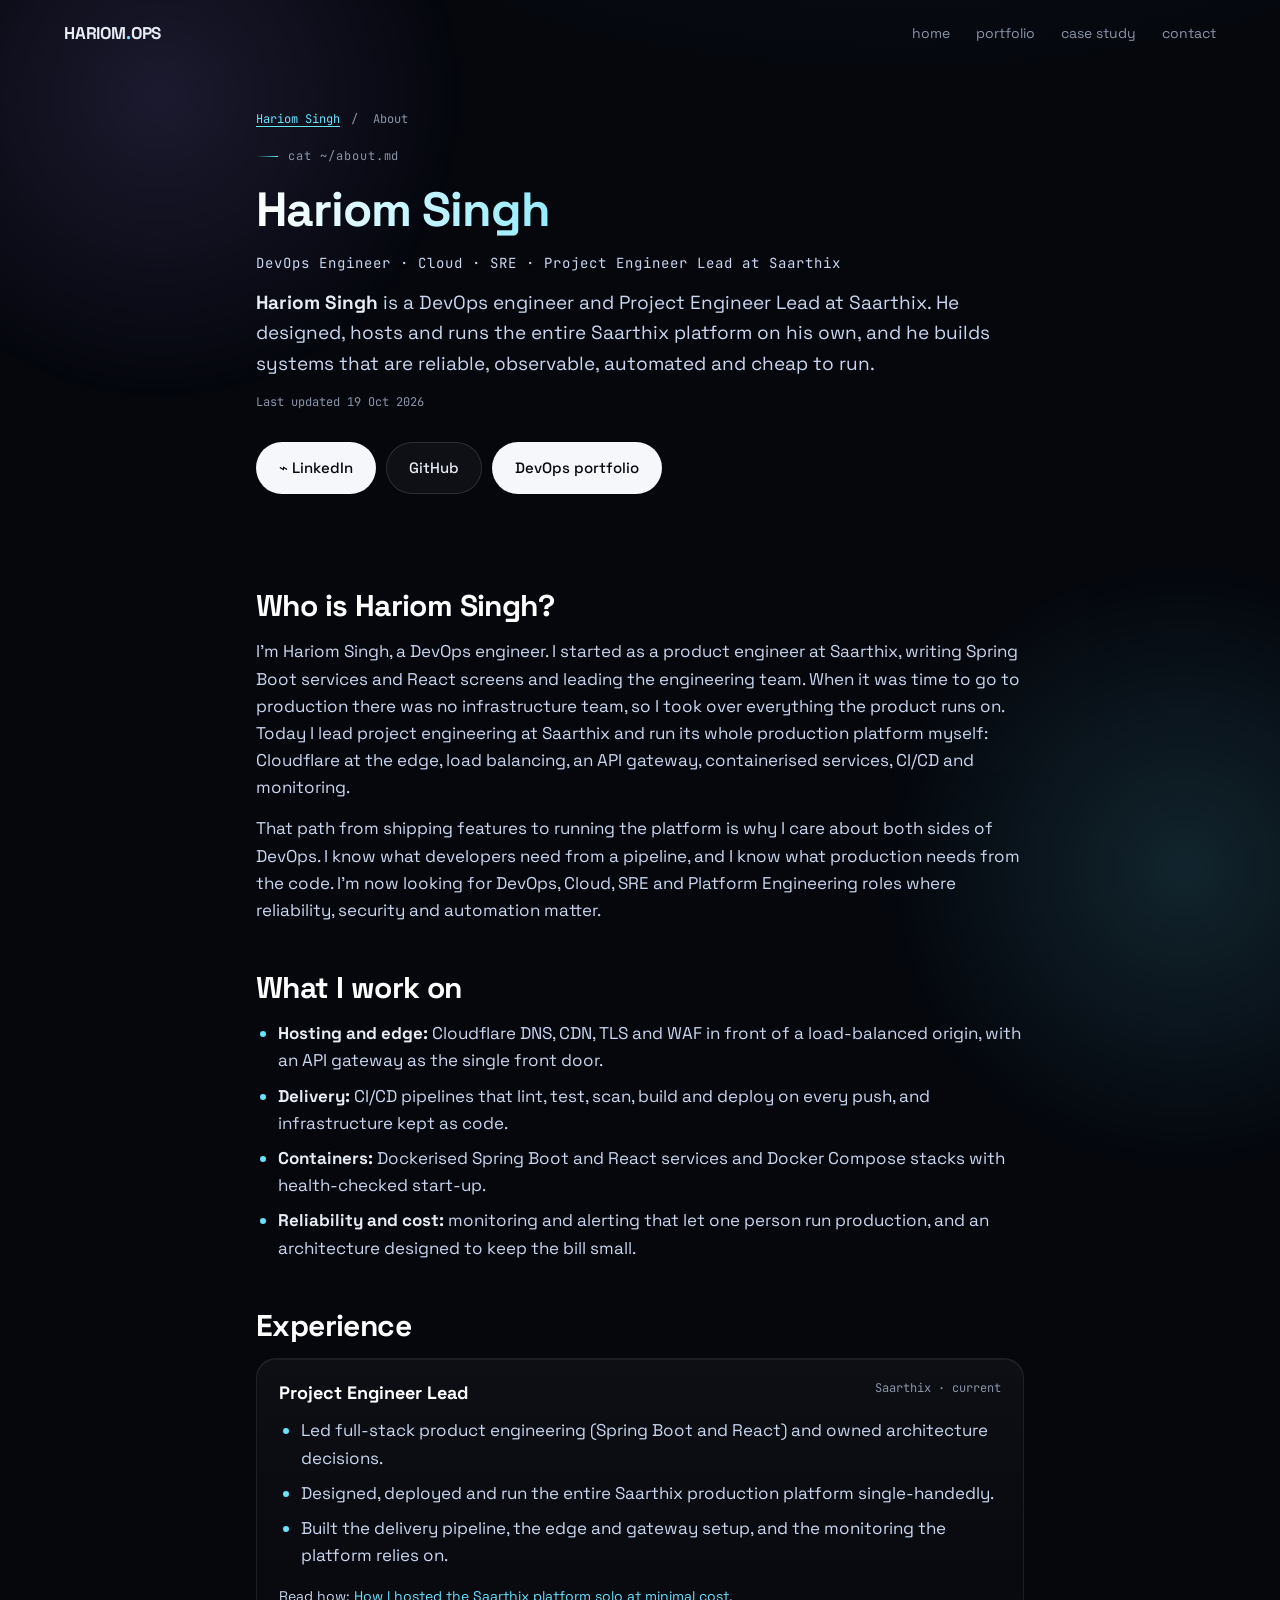
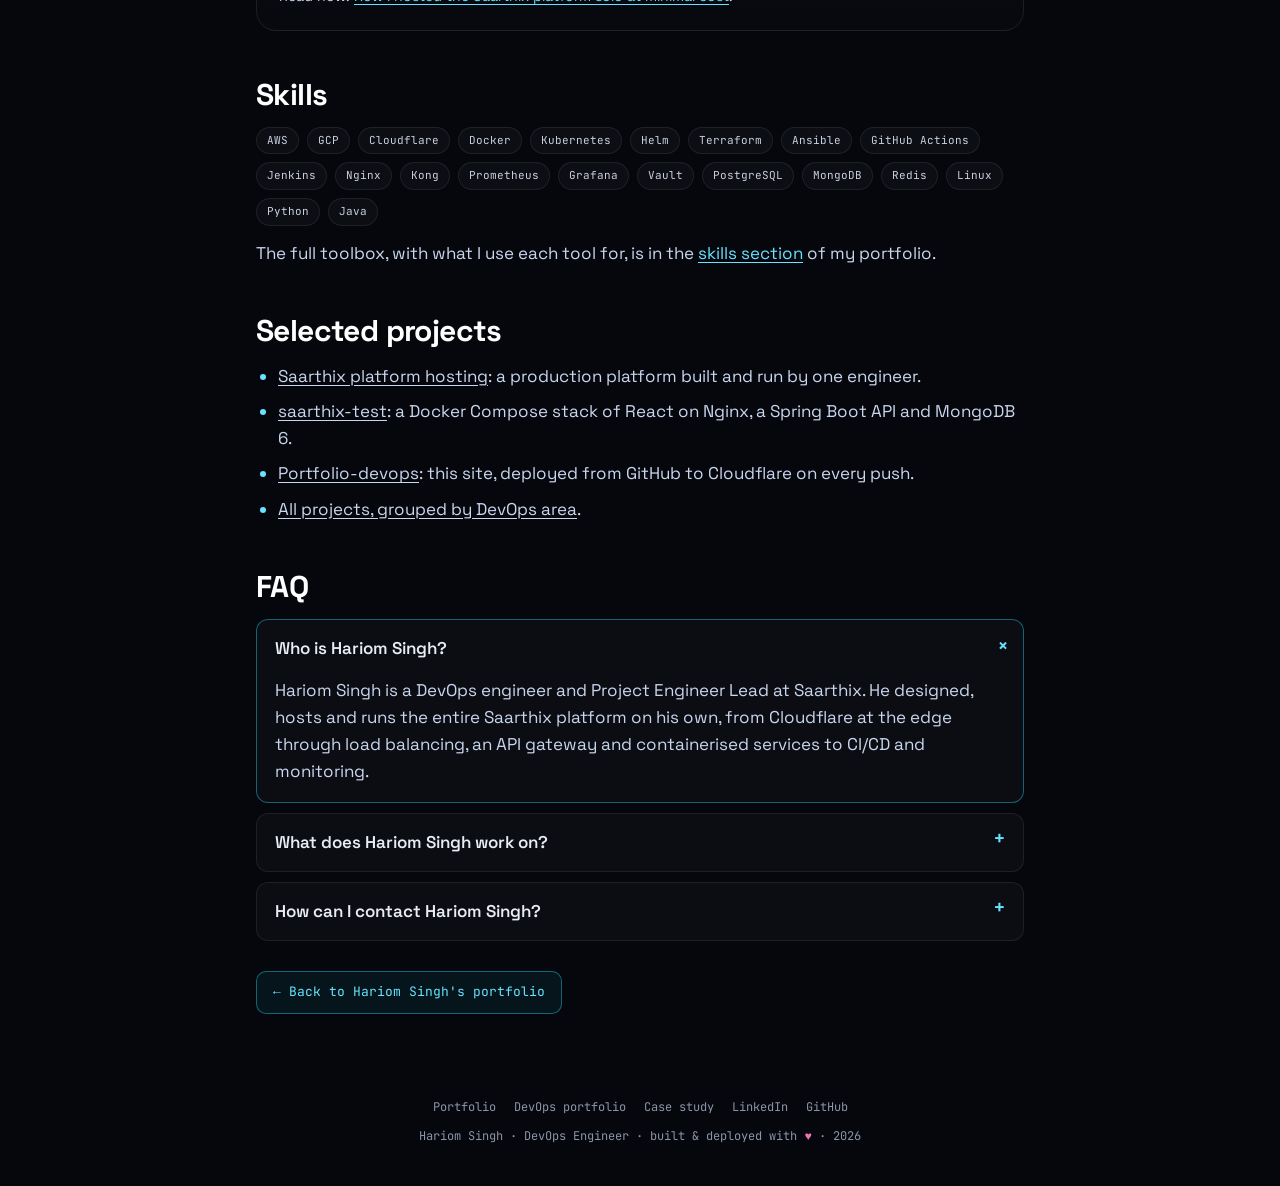
==== commit 8ed15974: "Premium redesign + new CI/CD section Look & feel - Remove novelty effects: boot screen, scanlines, g" ====
--- a/about-hariom-singh.html
+++ b/about-hariom-singh.html
@@ -92,10 +92,9 @@
 }
 </script>
 
-<link rel="preload" href="/fonts/orbitron-latin.woff2" as="font" type="font/woff2" crossorigin>
 <link rel="preload" href="/fonts/space-grotesk-latin.woff2" as="font" type="font/woff2" crossorigin>
 <link rel="preload" href="/fonts/jetbrains-mono-latin.woff2" as="font" type="font/woff2" crossorigin>
-<link rel="stylesheet" href="/styles.css?v=20261019b">
+<link rel="stylesheet" href="/styles.css?v=20261019c">
 </head>
 <body class="cs-page">
 
@@ -186,6 +185,6 @@
   Hariom Singh · DevOps Engineer · built &amp; deployed with <span class="hb">♥</span> · <span id="yr"></span>
 </footer>
 
-<script src="/page.js?v=20261019b" defer></script>
+<script src="/page.js?v=20261019c" defer></script>
 </body>
 </html>
--- a/styles.css
+++ b/styles.css
@@ -1,5 +1,4 @@
 /* Self-hosted fonts (latin subset, variable weights). Preloaded from the HTML head. */
-@font-face { font-family: "Orbitron"; src: url("/fonts/orbitron-latin.woff2") format("woff2"); font-weight: 400 900; font-style: normal; font-display: swap; }
 @font-face { font-family: "Space Grotesk"; src: url("/fonts/space-grotesk-latin.woff2") format("woff2"); font-weight: 300 700; font-style: normal; font-display: swap; }
 @font-face { font-family: "JetBrains Mono"; src: url("/fonts/jetbrains-mono-latin.woff2") format("woff2"); font-weight: 100 800; font-style: normal; font-display: swap; }
 
@@ -883,3 +882,365 @@
 .ab-chips { display: flex; flex-wrap: wrap; gap: 8px; }
 .ab-inline { display: inline-block; margin-top: 6px; font-family: var(--mono); font-size: 13px; color: var(--cyan); border-bottom: 1px dashed rgba(34,228,255,.5); }
 .ab-inline:hover { color: #fff; }
+
+/* ---------- CI/CD pipeline (v2) ---------- */
+.pp { padding: 28px 30px 26px; border-radius: 20px; }
+.pp-head { display: flex; justify-content: space-between; align-items: center; flex-wrap: wrap; gap: 16px; margin-bottom: 26px; }
+.pp-commit { display: flex; align-items: center; gap: 14px; min-width: 0; }
+.pp-avatar { width: 44px; height: 44px; flex: none; border-radius: 12px; display: grid; place-items: center; font-size: 22px; color: var(--cyan); background: rgba(34,228,255,.08); border: 1px solid rgba(34,228,255,.3); }
+.pp-cmeta { min-width: 0; }
+.pp-cline { display: flex; align-items: center; gap: 8px; flex-wrap: wrap; font-family: var(--mono); font-size: 12px; color: var(--muted); }
+.pp-cline code { color: var(--amber); font-family: var(--mono); }
+.pp-cline .sim-tag { margin-right: 0; }
+.pp-branch { padding: 1px 8px; border-radius: 10px; border: 1px solid rgba(157,92,255,.5); color: #cdb6ff; font-size: 11px; }
+.pp-branch::before { content: "⎇ "; }
+.pp-cmsg { font-family: var(--mono); font-size: 14px; color: var(--text); margin-top: 3px; white-space: nowrap; overflow: hidden; text-overflow: ellipsis; }
+.pp-btns { display: flex; gap: 10px; flex-wrap: wrap; }
+
+/* phase labels over the track */
+.pp-phases { display: grid; grid-template-columns: repeat(8, 1fr); margin-bottom: 8px; }
+.pp-phases span { grid-column: var(--s) / var(--e); text-align: center; font-family: var(--mono); font-size: 11px; letter-spacing: 1.5px; text-transform: uppercase; color: var(--muted); padding-bottom: 8px; margin: 0 8px; border-bottom: 1px dashed rgba(120,180,255,.25); }
+
+/* track */
+.pp-track { position: relative; padding-top: 58px; }
+.pp-rail { position: absolute; left: 6.25%; right: 6.25%; top: 88px; height: 4px; border-radius: 4px; background: rgba(120,180,255,.12); overflow: hidden; }
+.pp-rail i { position: absolute; inset: 0; transform: scaleX(var(--p, 0)); transform-origin: left; transition: transform .7s cubic-bezier(.2,.8,.2,1); background: linear-gradient(90deg, var(--cyan), var(--violet), var(--green)); box-shadow: 0 0 12px var(--cyan); }
+.pp-rail::after { content: ""; position: absolute; top: 0; bottom: 0; width: 60px; background: linear-gradient(90deg, transparent, rgba(255,255,255,.5), transparent); animation: rail 2.2s linear infinite; opacity: 0; }
+.pp-track:has(.pp-step.run) .pp-rail::after { opacity: .8; }
+@keyframes rail { from { transform: translateX(-60px); } to { transform: translateX(1200px); } }
+.pp-track.failed .pp-rail i { background: linear-gradient(90deg, var(--cyan), var(--red)); box-shadow: 0 0 12px var(--red); }
+
+/* the travelling commit capsule */
+.pp-cap { position: absolute; top: 0; left: var(--x, 6.25%); transform: translateX(-50%); display: flex; align-items: center; gap: 6px; padding: 5px 11px; border-radius: 20px; font-family: var(--mono); font-size: 12px; color: var(--bg); background: var(--cyan); box-shadow: 0 0 18px rgba(34,228,255,.7); transition: left .7s cubic-bezier(.3,.8,.2,1), background .3s, box-shadow .3s, opacity .3s; opacity: 0; z-index: 3; white-space: nowrap; }
+.pp-cap::after { content: ""; position: absolute; left: 50%; bottom: -6px; margin-left: -6px; border: 6px solid transparent; border-bottom: 0; border-top-color: inherit; border-top-color: var(--cyan); }
+.pp-cap.in { opacity: 1; animation: capbob 1.2s ease-in-out infinite; }
+.pp-cap b { font-weight: 700; }
+@keyframes capbob { 50% { margin-top: -4px; } }
+.pp-cap.fail { background: var(--red); box-shadow: 0 0 18px rgba(255,77,109,.8); animation: capshake .45s ease-in-out 2; }
+.pp-cap.fail::after { border-top-color: var(--red); }
+@keyframes capshake { 25% { margin-left: -6px; } 75% { margin-left: 6px; } }
+.pp-cap.done { background: var(--green); box-shadow: 0 0 22px rgba(61,255,168,.8); animation: none; }
+.pp-cap.done::after { border-top-color: var(--green); }
+
+/* steps */
+.pp-steps { list-style: none; display: grid; grid-template-columns: repeat(8, 1fr); margin: 0; padding: 0; position: relative; z-index: 2; }
+.pp-step { display: flex; flex-direction: column; align-items: center; gap: 8px; text-align: center; }
+.pp-node { position: relative; width: 64px; height: 64px; border-radius: 50%; display: grid; place-items: center; font-size: 24px; background: var(--bg-2); border: 2px solid rgba(120,180,255,.22); transition: border-color .3s, box-shadow .3s, transform .3s; }
+.pp-node > span { grid-area: 1 / 1; transition: opacity .25s, transform .35s cubic-bezier(.3,1.6,.5,1); }
+.pp-ok, .pp-x { opacity: 0; transform: scale(.3); font-weight: 900; font-size: 26px; }
+.pp-ok { color: var(--green); } .pp-x { color: var(--red); }
+.pp-name { font-family: var(--mono); font-size: 12px; color: var(--muted); transition: color .3s; }
+.pp-time { font-family: var(--mono); font-size: 10.5px; color: var(--muted); opacity: .7; min-height: 14px; }
+.pp-step.run .pp-node { border-color: var(--amber); transform: scale(1.1); box-shadow: 0 0 0 6px rgba(255,181,71,.12), 0 0 24px rgba(255,181,71,.5); }
+.pp-step.run .pp-node::before { content: ""; position: absolute; inset: -9px; border-radius: 50%; border: 2px solid transparent; border-top-color: var(--amber); border-right-color: rgba(255,181,71,.4); animation: spin .9s linear infinite; }
+.pp-step.run .pp-name { color: var(--amber); }
+.pp-step.ok .pp-node { border-color: var(--green); box-shadow: 0 0 20px rgba(61,255,168,.35); }
+.pp-step.ok .pp-ic { opacity: 0; transform: scale(.4); }
+.pp-step.ok .pp-ok { opacity: 1; transform: none; }
+.pp-step.ok .pp-name { color: var(--green); }
+.pp-step.ok .pp-node::after, .pp-step.fail .pp-node::after { content: ""; position: absolute; inset: -2px; border-radius: 50%; border: 2px solid currentColor; animation: pping .7s ease-out forwards; }
+.pp-step.ok .pp-node::after { color: var(--green); } .pp-step.fail .pp-node::after { color: var(--red); }
+@keyframes pping { from { opacity: .9; transform: scale(1); } to { opacity: 0; transform: scale(1.8); } }
+.pp-step.fail .pp-node { border-color: var(--red); box-shadow: 0 0 24px rgba(255,77,109,.55); animation: capshake .4s ease-in-out 2; }
+.pp-step.fail .pp-ic { opacity: 0; transform: scale(.4); }
+.pp-step.fail .pp-x { opacity: 1; transform: none; }
+.pp-step.fail .pp-name { color: var(--red); }
+.pp-track.failed .pp-step:not(.ok):not(.fail) { opacity: .35; }
+
+/* explanation + terminal */
+.pp-body { display: grid; grid-template-columns: 1fr 1.1fr; gap: 16px; margin-top: 26px; }
+.pp-explain { position: relative; padding: 20px 22px 18px; border-radius: 14px; background: rgba(34,228,255,.04); border: 1px solid rgba(34,228,255,.22); display: flex; flex-direction: column; }
+.pp-ex-top { display: flex; justify-content: space-between; gap: 10px; font-family: var(--mono); font-size: 11px; letter-spacing: 1.5px; color: var(--cyan); }
+.pp-ex-top span:last-child { color: var(--pink); }
+.pp-explain h3 { font-family: var(--display); font-size: 20px; margin: 8px 0 8px; color: #fff; }
+.pp-explain p { color: #c3cfe6; font-size: 14.5px; line-height: 1.6; }
+.pp-explain code { font-family: var(--mono); color: var(--green); font-size: .9em; }
+.pp-why { margin-top: 8px; color: var(--muted) !important; font-size: 13.5px !important; }
+.pp-why b { color: var(--amber); font-weight: 600; }
+.pp-progress { margin-top: auto; padding-top: 14px; }
+.pp-progress::before { content: ""; display: block; height: 4px; border-radius: 4px; background: rgba(255,255,255,.06); }
+.pp-progress i { display: block; height: 4px; margin-top: -4px; border-radius: 4px; background: linear-gradient(90deg, var(--cyan), var(--green)); transform: scaleX(0); transform-origin: left; transition: transform .6s ease; }
+.pp-term { margin-top: 0; height: 236px; }
+.pipe-term .e { color: var(--red); }
+
+/* production strip */
+.pp-prod { display: flex; align-items: center; gap: 18px; flex-wrap: wrap; margin-top: 16px; padding: 14px 18px; border-radius: 14px; border: 1px solid var(--line); background: rgba(0,0,0,.25); transition: border-color .4s, background .4s; }
+.pp-prod-l { display: flex; flex-direction: column; gap: 2px; }
+.pp-env { font-family: var(--mono); font-size: 11px; letter-spacing: 2px; color: var(--muted); }
+.pp-ver { font-family: var(--mono); font-size: 13px; color: var(--text); }
+.pp-ver b { display: inline-block; color: var(--cyan); font-size: 16px; }
+.pp-pods { display: flex; gap: 8px; }
+.pp-pods i { width: 26px; height: 26px; border-radius: 7px; background: rgba(61,255,168,.15); border: 1px solid rgba(61,255,168,.55); position: relative; transition: background .35s, border-color .35s, transform .35s; }
+.pp-pods i::after { content: ""; position: absolute; inset: 8px; border-radius: 50%; background: var(--green); box-shadow: 0 0 8px var(--green); }
+.pp-pods i.new { background: rgba(157,92,255,.2); border-color: var(--violet); transform: translateY(-3px); }
+.pp-pods i.new::after { background: var(--violet); box-shadow: 0 0 8px var(--violet); }
+.pp-prod-msg { margin-left: auto; font-family: var(--mono); font-size: 12px; color: var(--green); }
+.pp-prod.safe { border-color: rgba(255,181,71,.45); background: rgba(255,181,71,.05); }
+.pp-prod.safe .pp-prod-msg { color: var(--amber); }
+.pp-prod.live { border-color: rgba(61,255,168,.45); background: rgba(61,255,168,.05); }
+
+/* result summary */
+.pp-summary { display: grid; grid-template-columns: repeat(4, 1fr); gap: 10px; margin-top: 14px; }
+.pp-summary div { display: grid; grid-template-columns: auto 1fr; grid-template-rows: auto auto; column-gap: 10px; align-items: center; padding: 12px 14px; border-radius: 12px; border: 1px solid rgba(61,255,168,.3); background: rgba(61,255,168,.05); animation: pcin .45s cubic-bezier(.2,.8,.2,1) both; }
+.pp-summary div:nth-child(2) { animation-delay: .08s; } .pp-summary div:nth-child(3) { animation-delay: .16s; } .pp-summary div:nth-child(4) { animation-delay: .24s; }
+.pp-summary span { grid-row: 1 / span 2; font-size: 20px; }
+.pp-summary em { font-style: normal; font-family: var(--mono); font-size: 10.5px; letter-spacing: 1px; text-transform: uppercase; color: var(--muted); }
+.pp-summary b { font-family: var(--display); font-size: 15px; color: var(--green); }
+.pp-summary.bad div { border-color: rgba(255,181,71,.35); background: rgba(255,181,71,.05); }
+.pp-summary.bad b { color: var(--amber); }
+
+@media (max-width: 900px) {
+  .pp-body { grid-template-columns: 1fr; }
+  .pp-summary { grid-template-columns: 1fr 1fr; }
+}
+/* phones: vertical track */
+@media (max-width: 640px) {
+  .pp { padding: 18px 14px; }
+  .pp-btns .btn { flex: 1; justify-content: center; }
+  .pp-phases, .pp-cap { display: none; }
+  .pp-track { padding-top: 0; }
+  .pp-rail { left: 31px; right: auto; top: 30px; bottom: 30px; width: 3px; height: auto; }
+  .pp-rail i { transform-origin: top; transform: scaleY(var(--p, 0)); }
+  .pp-steps { grid-template-columns: 1fr; gap: 10px; }
+  .pp-step { flex-direction: row; text-align: left; gap: 14px; }
+  .pp-node { width: 52px; height: 52px; font-size: 20px; flex: none; margin-left: 6px; }
+  .pp-name { font-size: 13px; flex: 1; }
+  .pp-prod-msg { margin-left: 0; width: 100%; }
+}
+
+/* =====================================================================
+   PREMIUM LAYER — calmer palette, refined type, smooth motion.
+   Loaded last; overrides the original neon styling above.
+   ===================================================================== */
+:root {
+  --bg: #05070d;
+  --bg-2: #0a0e18;
+  --panel: rgba(255, 255, 255, 0.028);
+  --line: rgba(255, 255, 255, 0.08);
+  --text: #e8ecf4;
+  --muted: #8b95a9;
+  --cyan: #67e3ff;
+  --violet: #a78bfa;
+  --pink: #f472b6;
+  --green: #4ade80;
+  --amber: #fbbf24;
+  --red: #f87171;
+  --glow-c: 0 0 24px rgba(103, 227, 255, 0.16);
+  --display: "Space Grotesk", system-ui, sans-serif;
+  --ease: cubic-bezier(.16, 1, .3, 1);
+}
+html { -webkit-font-smoothing: antialiased; -moz-osx-font-smoothing: grayscale; }
+body { background: radial-gradient(1200px 600px at 70% -10%, rgba(103,227,255,.07), transparent 60%), var(--bg); }
+::selection { background: rgba(103,227,255,.3); color: #fff; }
+
+/* background: faint dot grid + slow aurora (no canvas, no scanlines) */
+.dot-grid { position: fixed; inset: 0; z-index: 0; pointer-events: none; background-image: radial-gradient(rgba(255,255,255,.07) 1px, transparent 1px); background-size: 28px 28px; mask-image: radial-gradient(ellipse 70% 55% at 50% 0%, #000 30%, transparent 75%); -webkit-mask-image: radial-gradient(ellipse 70% 55% at 50% 0%, #000 30%, transparent 75%); }
+.noise-glow { opacity: .16; width: 55vw; height: 55vw; }
+.noise-glow.a { background: radial-gradient(circle, rgba(167,139,250,.9), transparent 62%); animation: aurora-a 38s ease-in-out infinite alternate; }
+.noise-glow.b { background: radial-gradient(circle, rgba(103,227,255,.85), transparent 62%); animation: aurora-b 46s ease-in-out infinite alternate; }
+@keyframes aurora-a { to { transform: translate(14vw, 10vw) scale(1.1); } }
+@keyframes aurora-b { to { transform: translate(-12vw, -8vw) scale(1.15); } }
+#progress { height: 1px; background: linear-gradient(90deg, var(--cyan), var(--violet)); box-shadow: none; }
+
+/* ---------- typography ---------- */
+h1, h2, h3, .btn, .stat .num, .csb-title, .logo span { text-shadow: none !important; }
+.sec-tag { font-size: 12px; letter-spacing: .08em; color: var(--muted); margin-bottom: 16px; display: flex; align-items: center; gap: 10px; }
+.sec-tag::before { content: ""; width: 22px; height: 1px; background: linear-gradient(90deg, transparent, var(--cyan)); }
+h2.sec-title { font-family: var(--display); font-weight: 600; letter-spacing: -.035em; line-height: 1.04; font-size: clamp(34px, 5vw, 62px); margin-bottom: 18px; background: linear-gradient(180deg, #fff 35%, #9aa6bd); -webkit-background-clip: text; background-clip: text; color: transparent; }
+.sec-sub { color: var(--muted); font-size: 18px; line-height: 1.65; max-width: 640px; }
+.cs h2, .cs-h1, .pfeat h3, .pcard h3, .layer h4, .layer h3, .shift-card h3, .contact-box h2, .j-step h3, .tl-card h3 { font-family: var(--display); letter-spacing: -.02em; }
+.cs h2::before { content: none; }
+
+/* ---------- reveal motion: rise + soften ---------- */
+.reveal { opacity: 0; transform: translate3d(0, 26px, 0); transition: opacity 1s var(--ease), transform 1.2s var(--ease); }
+.reveal.in { opacity: 1; transform: none; }
+.sec-tag.reveal, .sec-title.reveal, .sec-sub.reveal, .dash-head.reveal { filter: blur(8px); transition: opacity 1s var(--ease), transform 1.2s var(--ease), filter 1s var(--ease); }
+.sec-tag.reveal.in, .sec-title.reveal.in, .sec-sub.reveal.in, .dash-head.reveal.in { filter: none; }
+.reveal.d1 { transition-delay: .08s; } .reveal.d2 { transition-delay: .16s; } .reveal.d3 { transition-delay: .24s; } .reveal.d4 { transition-delay: .32s; }
+
+/* ---------- nav ---------- */
+nav { padding: 20px 5vw; }
+nav.scrolled { background: rgba(5,7,13,.72); backdrop-filter: blur(14px) saturate(140%); -webkit-backdrop-filter: blur(14px) saturate(140%); border-color: var(--line); padding: 13px 5vw; }
+.logo { font-family: var(--display); font-weight: 700; letter-spacing: -.01em; font-size: 17px; }
+.logo span { color: var(--cyan); }
+.nav-links { font-family: var(--sans); font-size: 14px; gap: 26px; }
+.nav-links a { color: var(--muted); transition: color .3s var(--ease); }
+.nav-links a::before { content: none; }
+.nav-links a::after { content: ""; position: absolute; left: 50%; bottom: -8px; width: 4px; height: 4px; margin-left: -2px; border-radius: 50%; background: var(--cyan); opacity: 0; transform: scale(0); transition: opacity .3s var(--ease), transform .3s var(--ease); }
+.nav-links a:hover { color: var(--text); }
+.nav-links a.active { color: var(--text); }
+.nav-links a.active::after { opacity: 1; transform: none; }
+
+/* ---------- buttons ---------- */
+.btn { border-radius: 999px; padding: 13px 22px; font-family: var(--sans); font-size: 15px; font-weight: 500; letter-spacing: 0; border: 1px solid transparent; background: #f5f7fb; color: #05070d; gap: 8px; transition: transform .35s var(--ease), box-shadow .35s var(--ease), background .3s, border-color .3s, color .3s; }
+.btn::after { content: none; }
+.btn:hover { color: #05070d; background: #fff; box-shadow: 0 12px 34px -12px rgba(255,255,255,.45); transform: translateY(-1px); }
+.btn.alt { background: rgba(255,255,255,.04); color: var(--text); border-color: rgba(255,255,255,.12); }
+.btn.alt:hover { background: rgba(255,255,255,.08); color: #fff; border-color: rgba(255,255,255,.24); box-shadow: none; }
+.btn.sm { padding: 9px 16px; font-size: 13.5px; }
+.btn .bi { width: 16px; height: 16px; flex: none; transition: transform .35s var(--ease); }
+.btn:hover .bi { transform: translateX(2px); }
+.btn:disabled { opacity: .45; transform: none; box-shadow: none; }
+
+/* ---------- surfaces ---------- */
+.glass { background: linear-gradient(180deg, rgba(255,255,255,.035), rgba(255,255,255,.012)); border: 1px solid var(--line); border-radius: 20px; box-shadow: inset 0 1px 0 rgba(255,255,255,.05); }
+.glass.neon::before, .glass.neon:hover::before { content: none; animation: none; }
+.chip { border-radius: 999px; border-color: var(--line); background: rgba(255,255,255,.03); color: #c9d1e0; }
+.tilt { transition: transform .6s var(--ease), border-color .4s; }
+
+/* ---------- cursor: minimal ---------- */
+.cur-cross, .cur-label { display: none !important; }
+.cur-dot { width: 6px; height: 6px; background: #fff; box-shadow: none; }
+.cur-c { border-width: 1.5px; border-color: rgba(255,255,255,.55); filter: none; }
+#cur.lock .cur-c { border-color: var(--cyan); filter: none; }
+#cur.lock .cur-dot { background: var(--cyan); box-shadow: none; }
+
+/* ---------- hero ---------- */
+#hero { padding-top: 130px; }
+.hero-grid { grid-template-columns: 1.08fr .92fr; gap: 56px; }
+.hero-badge { display: inline-flex; align-items: center; gap: 10px; padding: 7px 14px 7px 10px; border-radius: 999px; font-size: 13px; color: var(--text); background: rgba(255,255,255,.04); border: 1px solid var(--line); margin-bottom: 28px; transition: border-color .3s var(--ease), background .3s; }
+.hero-badge:hover { border-color: rgba(74,222,128,.45); background: rgba(74,222,128,.06); }
+.hero-badge i { position: relative; width: 8px; height: 8px; border-radius: 50%; background: var(--green); }
+.hero-badge i::after { content: ""; position: absolute; inset: -4px; border-radius: 50%; border: 1px solid var(--green); animation: badge-ping 2.4s var(--ease) infinite; }
+@keyframes badge-ping { from { opacity: .8; transform: scale(.6); } to { opacity: 0; transform: scale(1.9); } }
+.hero-name { display: block; font-family: var(--display); font-weight: 700; font-size: clamp(54px, 8.6vw, 124px); letter-spacing: -.055em; line-height: .92; background: linear-gradient(180deg, #fff 40%, #98a3b8); -webkit-background-clip: text; background-clip: text; color: transparent; padding-bottom: .06em; }
+.h1-sub { margin-top: 18px; font-family: var(--mono); font-size: 13px; letter-spacing: .22em; color: var(--cyan); text-shadow: none; }
+.hero-role { font-family: var(--sans); font-size: clamp(19px, 2vw, 24px); color: var(--text); margin: 22px 0 14px; height: 1.5em; }
+.rot-wrap { display: inline-block; overflow: hidden; vertical-align: bottom; height: 1.5em; }
+.rot { display: inline-block; background: linear-gradient(90deg, var(--cyan), var(--violet)); -webkit-background-clip: text; background-clip: text; color: transparent; font-weight: 600; transition: transform .45s var(--ease), opacity .45s var(--ease); }
+.rot.out { transform: translateY(-110%); opacity: 0; }
+.rot.in { transform: translateY(110%); opacity: 0; transition: none; }
+.hero-desc { font-size: 17px; line-height: 1.7; color: var(--muted); max-width: 560px; }
+.hero-desc b { color: var(--text); font-weight: 500; }
+.hero-cta { gap: 12px; }
+.hero-stats { gap: 0; margin-top: 44px; border-top: 1px solid var(--line); padding-top: 22px; }
+.stat { padding: 0 28px; border-left: 1px solid var(--line); }
+.stat:first-child { padding-left: 0; border-left: 0; }
+.stat .num { font-family: var(--display); font-weight: 600; font-size: 30px; letter-spacing: -.03em; }
+.stat .num::after { color: var(--muted); font-weight: 500; }
+.stat .lbl { font-family: var(--sans); font-size: 12.5px; letter-spacing: 0; text-transform: none; }
+/* staggered entrance */
+.hero-copy > * { animation: hero-rise 1.1s var(--ease) both; }
+.hero-copy > *:nth-child(2) { animation-delay: .08s; } .hero-copy > *:nth-child(3) { animation-delay: .16s; }
+.hero-copy > *:nth-child(4) { animation-delay: .24s; } .hero-copy > *:nth-child(5) { animation-delay: .32s; } .hero-copy > *:nth-child(6) { animation-delay: .4s; }
+@keyframes hero-rise { from { opacity: 0; transform: translate3d(0, 28px, 0); filter: blur(8px); } to { opacity: 1; transform: none; filter: none; } }
+
+/* hero visual: floating status cards */
+.hero-visual { position: relative; height: 470px; animation: hero-rise 1.3s var(--ease) .25s both; }
+.hv-card { position: absolute; padding: 18px 20px; border-radius: 18px; background: linear-gradient(180deg, rgba(20,26,40,.92), rgba(12,16,27,.92)); border: 1px solid rgba(255,255,255,.09); box-shadow: 0 30px 80px -30px rgba(0,0,0,.85), inset 0 1px 0 rgba(255,255,255,.06); animation: hv-float 9s ease-in-out infinite; will-change: transform; }
+@keyframes hv-float { 50% { transform: translate3d(0, -10px, 0); } }
+.hv-main { top: 18px; left: 7%; width: 78%; z-index: 2; }
+.hv-deploy { right: 0; bottom: 92px; width: 58%; z-index: 3; animation-delay: -3s; }
+.hv-pipe { left: 0; bottom: 6px; width: 64%; z-index: 3; animation-delay: -6s; }
+.hv-top { display: flex; align-items: center; gap: 8px; font-family: var(--mono); font-size: 12px; color: var(--muted); }
+.hv-dot { width: 7px; height: 7px; border-radius: 50%; background: var(--green); box-shadow: 0 0 0 3px rgba(74,222,128,.15); }
+.hv-pill { margin-left: auto; font-size: 11px; color: var(--green); border: 1px solid rgba(74,222,128,.35); border-radius: 999px; padding: 2px 9px; }
+.hv-title { font-family: var(--display); font-weight: 600; font-size: 19px; letter-spacing: -.02em; margin: 10px 0 12px; }
+.hv-rows { list-style: none; display: grid; gap: 2px; }
+.hv-rows li { display: flex; justify-content: space-between; align-items: center; padding: 8px 0; border-top: 1px solid rgba(255,255,255,.05); font-size: 13.5px; color: #c4ccda; }
+.hv-rows span { display: flex; align-items: center; gap: 10px; }
+.hv-rows svg { width: 16px; height: 16px; color: var(--muted); }
+.hv-rows b { font-family: var(--mono); font-weight: 500; font-size: 12px; color: var(--green); }
+.hv-spark { display: block; width: 100%; height: 56px; margin-top: 10px; }
+.hv-area { fill: rgba(103,227,255,.07); }
+.hv-line { fill: none; stroke: var(--cyan); stroke-width: 2; vector-effect: non-scaling-stroke; stroke-dasharray: 700; stroke-dashoffset: 700; animation: hv-draw 2.6s var(--ease) .6s forwards; }
+@keyframes hv-draw { to { stroke-dashoffset: 0; } }
+.hv-foot { display: flex; justify-content: space-between; font-family: var(--mono); font-size: 11px; color: var(--muted); margin-top: 6px; }
+.hv-k { font-family: var(--mono); font-size: 11px; letter-spacing: .08em; text-transform: uppercase; color: var(--muted); }
+.hv-v { display: flex; align-items: center; gap: 8px; margin: 8px 0 12px; font-weight: 500; font-size: 15px; }
+.hv-v svg { width: 18px; height: 18px; color: var(--green); }
+.hv-bar { height: 3px; border-radius: 3px; background: rgba(255,255,255,.07); overflow: hidden; }
+.hv-bar i { display: block; height: 100%; background: linear-gradient(90deg, var(--cyan), var(--green)); transform-origin: left; animation: hv-bar 5s var(--ease) infinite; }
+@keyframes hv-bar { 0% { transform: scaleX(0); } 55%, 100% { transform: scaleX(1); } }
+.hv-steps { display: flex; gap: 6px; margin-top: 10px; flex-wrap: wrap; }
+.hv-steps span { font-family: var(--mono); font-size: 11.5px; padding: 4px 10px; border-radius: 999px; border: 1px solid var(--line); color: var(--muted); animation: hv-step 6s var(--ease) infinite; }
+.hv-steps span:nth-child(2) { animation-delay: .5s; } .hv-steps span:nth-child(3) { animation-delay: 1s; } .hv-steps span:nth-child(4) { animation-delay: 1.5s; } .hv-steps span:nth-child(5) { animation-delay: 2s; }
+@keyframes hv-step { 0%, 8% { color: var(--muted); border-color: var(--line); background: transparent; } 14%, 80% { color: var(--green); border-color: rgba(74,222,128,.4); background: rgba(74,222,128,.07); } 100% { color: var(--muted); border-color: var(--line); background: transparent; } }
+
+/* marquee: quiet tech strip */
+.marquee { background: transparent; border-color: var(--line); padding: 22px 0; mask-image: linear-gradient(90deg, transparent, #000 12%, #000 88%, transparent); -webkit-mask-image: linear-gradient(90deg, transparent, #000 12%, #000 88%, transparent); }
+.marquee .track { font-family: var(--display); font-size: 17px; font-weight: 500; letter-spacing: .02em; color: #6f7a8f; -webkit-text-stroke: 0; gap: 44px; animation-duration: 70s; }
+.marquee .track span:nth-child(3n) { color: #6f7a8f; text-shadow: none; }
+.marquee .track span:nth-child(even) { color: rgba(255,255,255,.18); }
+
+/* ---------- icons replacing emoji ---------- */
+.j-node svg { width: 24px; height: 24px; color: var(--cyan); }
+.pv-layer span svg { width: 20px; height: 20px; color: var(--k); }
+.csb-ic svg { width: 24px; height: 24px; color: var(--cyan); }
+.pill-link span svg { width: 14px; height: 14px; vertical-align: -2px; }
+.ev-go { width: 14px; height: 14px; flex: none; }
+.pp-avatar svg, .pp-cap svg, .pp-env svg { width: 18px; height: 18px; }
+.pp-env { display: inline-flex; align-items: center; gap: 6px; }
+.pp-env svg { width: 14px; height: 14px; }
+.pp-node svg { width: 24px; height: 24px; }
+.pp-node .pp-ic { color: #c9d1e0; }
+.pp-ok, .pp-x { width: 26px !important; height: 26px !important; stroke-width: 2.4; }
+#arch-svg .node rect.badge { fill: rgba(103,227,255,.08); stroke: rgba(103,227,255,.32); stroke-width: 1; }
+#arch-svg .node text.ic { font-size: 8.5px; font-weight: 700; fill: var(--cyan); letter-spacing: .5px; text-anchor: middle; }
+
+/* ---------- section polish ---------- */
+.journey.in .j-node { border-color: rgba(103,227,255,.5); box-shadow: 0 0 0 6px rgba(103,227,255,.06); }
+.j-line i { box-shadow: none; }
+.l-num { -webkit-text-stroke: 0; color: rgba(255,255,255,.14); font-family: var(--display); font-weight: 600; }
+.planet { background: rgba(10,14,24,.92); border-color: var(--line); color: #c9d1e0; box-shadow: none; }
+.planet:hover { border-color: var(--c); color: #fff; }
+.galaxy .center { background: radial-gradient(circle, rgba(167,139,250,.35), rgba(103,227,255,.08) 70%); box-shadow: none; font-family: var(--display); }
+.saving .big { font-family: var(--display); font-weight: 600; }
+.bar.before, .bar.after { box-shadow: none; }
+.pcard, .pfeat, .cs-banner, .dash .glass { transition: transform .5s var(--ease), border-color .4s var(--ease), box-shadow .5s var(--ease); }
+.pcard:hover { transform: translateY(-4px); }
+.pc-bar > i { opacity: .55; }
+.contact-box h2 span { text-shadow: none; }
+.term-wrap, .resp-term, .pp-term { box-shadow: none; }
+footer .hb { color: var(--pink); animation: none; }
+
+/* phones: let the hero visual stack under the copy */
+@media (max-width: 1000px) {
+  .hero-grid { grid-template-columns: 1fr; }
+  .hero-visual { height: 440px; max-width: 520px; width: 100%; margin: 0 auto; }
+}
+@media (max-width: 760px) {
+  .hero-name { font-size: clamp(48px, 15vw, 72px); }
+  .stat { padding: 0 14px; }
+  .stat .num { font-size: 24px; }
+  .hero-visual { height: 420px; }
+  .hv-main { left: 0; width: 100%; }
+  .hv-deploy { width: 72%; bottom: 100px; }
+  .hv-pipe { width: 86%; }
+}
+@media (prefers-reduced-motion: reduce) {
+  .hero-copy > *, .hero-visual, .hv-card { animation: none !important; }
+}
+.dp-tile .dp-n { font-family: var(--mono); font-size: 12px; color: var(--cyan); opacity: .8; }
+/* hero card composition: overlap only at the edges */
+.hero-grid { align-items: center; }
+.hero-visual { height: 600px; }
+.hv-main { top: 0; left: 0; width: 84%; }
+.hv-deploy { top: 400px; bottom: auto; right: 0; width: 56%; }
+.hv-pipe { top: 498px; bottom: auto; left: 6%; width: 64%; }
+.hv-sim { font-size: 10px; letter-spacing: .08em; text-transform: uppercase; color: var(--amber); opacity: .8; }
+@media (max-width: 760px) {
+  .hero-visual { height: 590px; }
+  .hv-main { width: 100%; }
+  .hv-deploy { top: 410px; width: 74%; }
+  .hv-pipe { top: 500px; left: 0; width: 90%; }
+}
+.layer .l-num { -webkit-text-stroke: 0; color: rgba(255,255,255,.16); font-family: var(--display); font-weight: 600; font-size: 34px; letter-spacing: -.03em; }
+.shift-card.from h3 { color: var(--text); }
+.shift-card.to h3 { color: var(--cyan); }
+.shift-arrow path { stroke: var(--cyan); }
+/* icon layering inside pipeline nodes (svg children share one grid cell) */
+.pp-node > svg { grid-area: 1 / 1; transition: opacity .3s var(--ease), transform .45s var(--ease); }
+/* rotating word sits on the same baseline as the sentence */
+.hero-role { line-height: 1.5em; }
+.rot-wrap { vertical-align: top; }
+@media (max-width: 760px) {
+  .hero-stats { display: grid; grid-template-columns: 1fr 1fr; row-gap: 18px; }
+  .stat { padding: 0 0 0 16px; }
+  .stat:nth-child(odd) { padding-left: 0; border-left: 0; }
+  .hero-cta .btn { flex: 1 1 auto; justify-content: center; }
+}
+@media (max-width: 640px) {
+  .pp-btns { flex-direction: column; width: 100%; }
+  .pp-btns .btn { white-space: nowrap; }
+}
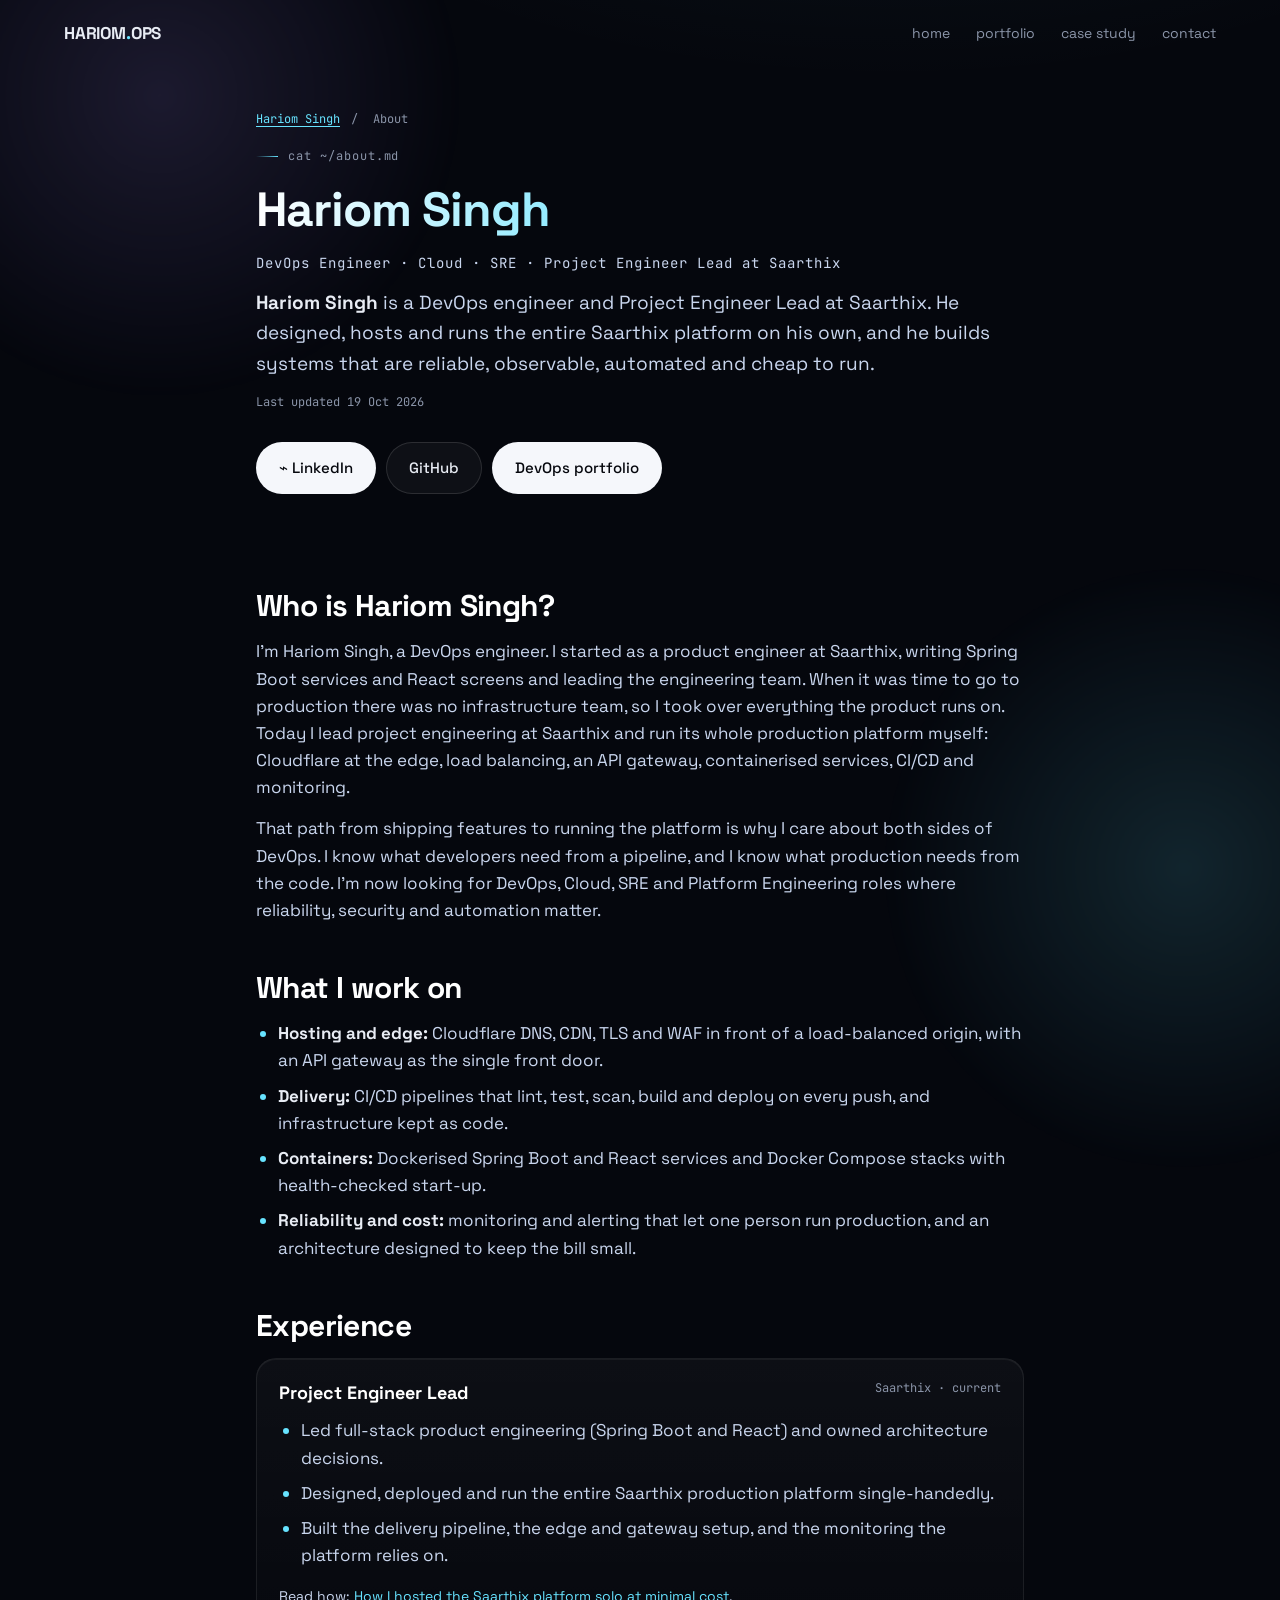
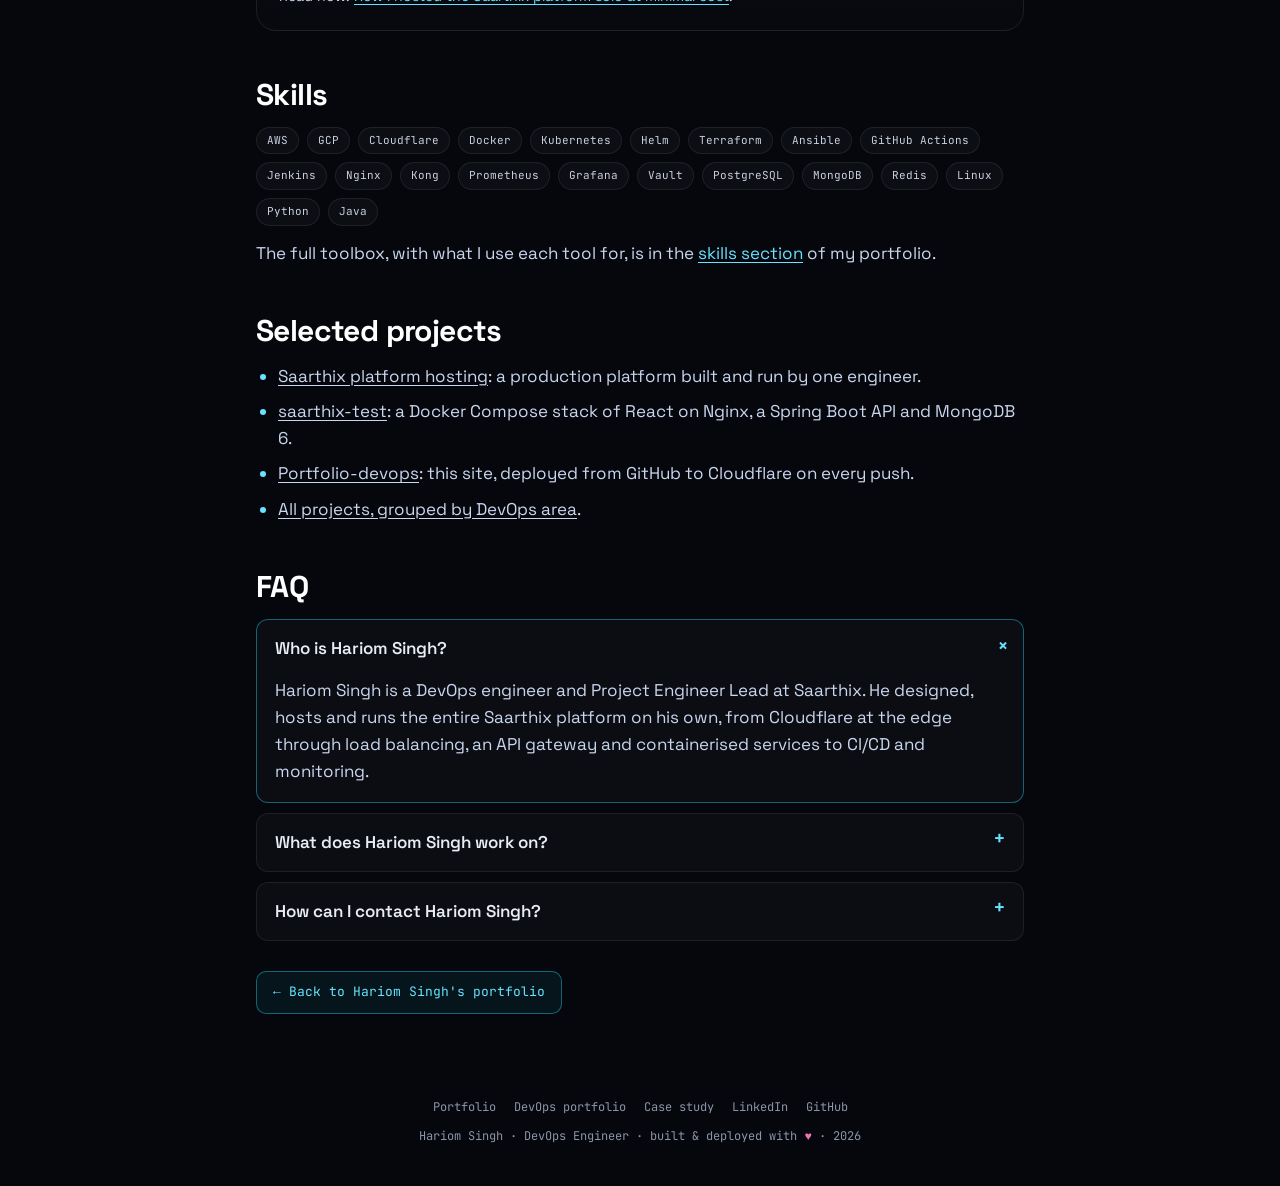
==== commit 1b11b6bd: "Redesign "Inside the hosting stack" for clarity and a premium feel - One calm map: clean node cards " ====
--- a/about-hariom-singh.html
+++ b/about-hariom-singh.html
@@ -94,7 +94,7 @@
 
 <link rel="preload" href="/fonts/space-grotesk-latin.woff2" as="font" type="font/woff2" crossorigin>
 <link rel="preload" href="/fonts/jetbrains-mono-latin.woff2" as="font" type="font/woff2" crossorigin>
-<link rel="stylesheet" href="/styles.css?v=20261019c">
+<link rel="stylesheet" href="/styles.css?v=20261019d">
 </head>
 <body class="cs-page">
 
@@ -185,6 +185,6 @@
   Hariom Singh · DevOps Engineer · built &amp; deployed with <span class="hb">♥</span> · <span id="yr"></span>
 </footer>
 
-<script src="/page.js?v=20261019c" defer></script>
+<script src="/page.js?v=20261019d" defer></script>
 </body>
 </html>
--- a/styles.css
+++ b/styles.css
@@ -1244,3 +1244,148 @@
   .pp-btns { flex-direction: column; width: 100%; }
   .pp-btns .btn { white-space: nowrap; }
 }
+
+/* =====================================================================
+   HOSTING v3 — one calm map + a guided side panel
+   ===================================================================== */
+.hx-how { max-width: 440px; font-size: 15px; line-height: 1.6; color: var(--muted); }
+.hx-how b { color: var(--text); font-weight: 500; }
+.hx { display: grid; grid-template-columns: minmax(0, 1fr) 360px; gap: 16px; height: max(560px, calc(100vh - 166px)); }
+
+/* map card */
+.hx-map { display: flex; flex-direction: column; min-height: 0; padding: 14px 18px 12px; }
+.hx-bar { flex: none; display: flex; align-items: center; justify-content: space-between; gap: 14px; flex-wrap: wrap; }
+.hx-title { display: flex; align-items: center; gap: 10px; font-family: var(--display); font-weight: 600; font-size: 15px; letter-spacing: -.01em; }
+.hx-live { display: inline-flex; align-items: center; gap: 6px; padding: 3px 9px 3px 7px; border-radius: 999px; font-family: var(--sans); font-size: 11.5px; font-weight: 500; color: var(--green); background: rgba(74,222,128,.08); border: 1px solid rgba(74,222,128,.25); }
+.hx-live i { position: relative; width: 6px; height: 6px; border-radius: 50%; background: var(--green); }
+.hx-live i::after { content: ""; position: absolute; inset: -3px; border-radius: 50%; border: 1px solid var(--green); animation: badge-ping 2.4s var(--ease) infinite; }
+.hx-legend { display: flex; gap: 16px; flex-wrap: wrap; font-size: 12px; color: var(--muted); }
+.hx-legend span { display: inline-flex; align-items: center; gap: 6px; }
+.hx-legend i { width: 7px; height: 7px; border-radius: 50%; }
+.lg-req { background: #67e3ff; } .lg-cache { background: #4ade80; } .lg-retry { background: #fbbf24; } .lg-err { background: #f87171; }
+.hx-map .arch-canvas { flex: 1; min-height: 0; position: relative; margin: 6px 0; }
+.hx-map #arch-svg { position: absolute; inset: 0; width: 100%; height: 100%; max-height: none; margin: 0; }
+.hx-foot { flex: none; display: flex; align-items: center; gap: 12px; padding-top: 10px; border-top: 1px solid var(--line); }
+.hx-foot-l { font-size: 12px; color: var(--muted); }
+.hx-hint { margin-left: auto; font-size: 12px; color: var(--muted); white-space: nowrap; }
+.svc-list { display: flex; gap: 8px; flex-wrap: wrap; }
+.svc-chip { display: inline-flex; align-items: center; gap: 8px; padding: 6px 10px; border-radius: 10px; background: rgba(255,255,255,.03); border: 1px solid var(--line); color: var(--text); font: 500 12px var(--sans); cursor: pointer; transition: border-color .3s var(--ease), background .3s; }
+.svc-chip:hover { border-color: rgba(103,227,255,.4); background: rgba(103,227,255,.05); }
+.svc-chip.flag { border-color: rgba(251,191,36,.45); background: rgba(251,191,36,.06); }
+.svc-chip .sv-p b { display: none; }
+.svc-chip .pd { display: inline-block; width: 6px; height: 6px; border-radius: 2px; margin-right: 2px; background: var(--green); }
+.svc-chip .pd.dead { background: var(--red); } .svc-chip .pd.new { background: var(--amber); } .svc-chip .pd.deploy { background: var(--violet); } .svc-chip .pd.canary { background: var(--pink); }
+.svc-chip .sv-c { display: none; }
+.svc-chip .sv-s { font-size: 0; width: 7px; height: 7px; border-radius: 50%; padding: 0; border: 0; background: var(--green); }
+.svc-chip .sv-s.warn { background: var(--amber); } .svc-chip .sv-s.bad { background: var(--red); } .svc-chip .sv-s.pink { background: var(--pink); } .svc-chip .sv-s.vio { background: var(--violet); }
+
+/* map drawing */
+#arch-svg .zone { fill: rgba(255,255,255,.018); stroke: rgba(255,255,255,.06); stroke-dasharray: none; }
+#arch-svg .zone-lbl { font-family: var(--sans); font-size: 9.5px; font-weight: 600; letter-spacing: .14em; fill: rgba(255,255,255,.32); }
+#arch-svg .link { stroke: rgba(255,255,255,.1); stroke-width: 1.2; fill: none; animation: none; stroke-dasharray: none; }
+#arch-svg .link.mon { stroke: rgba(244,114,182,.18); stroke-dasharray: 2 6; }
+#arch-svg .pkt { opacity: .95; }
+#arch-svg .node { cursor: pointer; }
+#arch-svg .node rect.box { fill: #0d121e; stroke: rgba(255,255,255,.1); stroke-width: 1; transition: stroke .3s, fill .3s; }
+#arch-svg .node:hover rect.box, #arch-svg .node.sel rect.box { stroke: rgba(103,227,255,.6); stroke-width: 1.2; fill: #101727; filter: none; }
+#arch-svg .node rect.tile { fill: rgba(103,227,255,.1); stroke: none; }
+#arch-svg .node .glyph { color: var(--cyan); }
+#arch-svg .node.t-app rect.tile { fill: rgba(167,139,250,.12); } #arch-svg .node.t-app .glyph { color: var(--violet); }
+#arch-svg .node.t-data rect.tile { fill: rgba(74,222,128,.1); } #arch-svg .node.t-data .glyph { color: var(--green); }
+#arch-svg .node.t-ops rect.tile { fill: rgba(244,114,182,.1); } #arch-svg .node.t-ops .glyph { color: var(--pink); }
+#arch-svg .node text { font-family: var(--sans); text-anchor: start; fill: #e8ecf4; }
+#arch-svg .node text.ttl { font-size: 11.5px; font-weight: 600; }
+#arch-svg .node text.sub { font-size: 9.5px; fill: #8b95a9; }
+#arch-svg .node.down rect.box { stroke: var(--red); fill: rgba(248,113,113,.08); }
+#arch-svg .node.down text { fill: #fecaca; }
+#arch-svg .node.alert rect.box { stroke: var(--amber); stroke-width: 1.2; }
+#arch-svg .node.shield rect.box { stroke: var(--green); stroke-width: 1.5; fill: rgba(74,222,128,.07); }
+#arch-svg .shockwave { stroke: var(--green); stroke-width: 1.5; }
+.arch-banner { top: 8px; font: 500 12.5px var(--sans); letter-spacing: 0; padding: 8px 14px; border-radius: 999px; border-color: rgba(103,227,255,.35); background: rgba(10,14,24,.92); color: var(--text); }
+.arch-banner::before { content: ""; display: inline-block; width: 6px; height: 6px; border-radius: 50%; background: var(--cyan); margin-right: 8px; vertical-align: 1px; animation: none; }
+.arch-banner.e { border-color: rgba(248,113,113,.5); color: #fecaca; } .arch-banner.e::before { background: var(--red); }
+.arch-banner.w { border-color: rgba(251,191,36,.5); color: #fde68a; } .arch-banner.w::before { background: var(--amber); }
+.arch-banner.g { border-color: rgba(74,222,128,.5); color: #bbf7d0; } .arch-banner.g::before { background: var(--green); }
+
+/* side panel */
+.hx-side { display: flex; flex-direction: column; gap: 14px; min-height: 0; }
+.hx-panel { padding: 14px 14px 12px; }
+.hx-ph { display: flex; align-items: center; justify-content: space-between; gap: 10px; font-family: var(--display); font-weight: 600; font-size: 15px; letter-spacing: -.01em; margin-bottom: 10px; }
+.hx-scen { flex: none; }
+.sc-tabs { display: grid; grid-template-columns: repeat(3, 1fr); gap: 4px; padding: 4px; border-radius: 12px; background: rgba(255,255,255,.04); border: 1px solid var(--line); margin-bottom: 10px; }
+.sc-tab { padding: 7px 8px; border-radius: 9px; border: 0; background: transparent; color: var(--muted); font: 500 13px var(--sans); cursor: pointer; transition: background .3s var(--ease), color .3s; }
+.sc-tab:hover { color: var(--text); }
+.sc-tab.on { background: rgba(255,255,255,.09); color: #fff; box-shadow: inset 0 1px 0 rgba(255,255,255,.06); }
+.sc-list { display: grid; gap: 6px; }
+.sc-list[hidden] { display: none; }
+.hx .ev-item { display: flex; align-items: center; gap: 12px; width: 100%; padding: 8px 10px; border-radius: 12px; border: 1px solid transparent; background: rgba(255,255,255,.025); color: var(--text); text-align: left; cursor: pointer; transition: background .3s var(--ease), border-color .3s var(--ease), transform .3s var(--ease); }
+.hx .ev-item:hover:not(:disabled) { background: rgba(255,255,255,.05); border-color: rgba(255,255,255,.1); transform: none; }
+.hx .ev-item:disabled { opacity: .4; }
+.ev-ic { flex: none; width: 32px; height: 32px; border-radius: 9px; display: grid; place-items: center; background: rgba(103,227,255,.08); color: var(--cyan); }
+.ev-ic svg { width: 16px; height: 16px; }
+.hx .ev-item.alt .ev-ic { background: rgba(248,113,113,.09); color: var(--red); }
+.hx .ev-item.warn .ev-ic { background: rgba(251,191,36,.09); color: var(--amber); }
+.ev-txt { display: flex; flex-direction: column; min-width: 0; flex: 1; }
+.hx .ev-t { font-family: var(--sans); font-size: 13.5px; font-weight: 500; white-space: nowrap; overflow: hidden; text-overflow: ellipsis; }
+.hx .ev-d { font-size: 11.5px; color: var(--muted); white-space: nowrap; overflow: hidden; text-overflow: ellipsis; margin: 0; grid-column: auto; }
+.hx .ev-go { width: 14px; height: 14px; color: var(--muted); opacity: 0; transform: translateX(-4px); transition: opacity .3s var(--ease), transform .3s var(--ease); }
+.hx .ev-item:hover .ev-go { opacity: 1; transform: none; color: var(--text); }
+.hx .ev-item.running { border-color: rgba(103,227,255,.4); background: rgba(103,227,255,.06); }
+.hx .ev-item.running::after { height: 1.5px; background: var(--cyan); box-shadow: none; }
+.hx .ev-item.running .ev-go { opacity: 1; transform: none; color: var(--cyan); animation: none; }
+.hx .ev-item.done { border-color: rgba(74,222,128,.4); }
+.hx .ev-item.done .ev-go { opacity: 1; color: var(--green); }
+
+.hx-act { flex: 1; min-height: 0; display: flex; flex-direction: column; }
+.hx .ctrl-status { margin: 0; padding: 3px 9px; border-radius: 999px; border: 1px solid var(--line); font: 500 11.5px var(--sans); letter-spacing: 0; max-width: none; color: var(--muted); }
+.hx .ctrl-status i { width: 6px; height: 6px; }
+.hx .ctrl-status.run { color: var(--cyan); border-color: rgba(103,227,255,.35); }
+.hx .ctrl-status.run i { background: var(--cyan); box-shadow: none; }
+.hx .ctrl-status.ok { color: var(--green); border-color: rgba(74,222,128,.35); }
+.hx .ctrl-status.ok i { box-shadow: none; }
+.hx-story { flex: none; font-size: 12.5px; line-height: 1.55; color: var(--muted); padding: 10px 12px; border-radius: 12px; background: rgba(255,255,255,.025); border: 1px solid var(--line); transition: border-color .4s var(--ease), background .4s; }
+.hx-story b { color: var(--text); font-weight: 600; }
+.hx-story span { color: #c4ccda; }
+.hx-story.on { border-color: rgba(103,227,255,.3); background: rgba(103,227,255,.04); }
+.hx-kpis { flex: none; display: grid; grid-template-columns: repeat(4, 1fr); gap: 6px; margin: 10px 0 4px; }
+.hx-kpis div { display: flex; flex-direction: column; gap: 1px; }
+.hx-kpis span { font-size: 10.5px; color: var(--muted); }
+.hx-kpis b { font-family: var(--display); font-size: 17px; font-weight: 600; letter-spacing: -.02em; }
+.hx-kpis .m-val.ok { color: var(--text); } .hx-kpis .m-val.warn { color: var(--amber); } .hx-kpis .m-val.bad { color: var(--red); }
+.hx .spark { flex: none; display: block; width: 100%; height: 26px; margin-bottom: 8px; }
+.hx .arch-log { flex: 1; min-height: 0; height: auto; max-height: none; overflow-y: auto; padding: 4px 2px 0 0; background: none; font-family: var(--sans); font-size: 12px; line-height: 1.45; color: #c4ccda; scrollbar-width: thin; mask-image: linear-gradient(transparent, #000 18px); -webkit-mask-image: linear-gradient(transparent, #000 18px); }
+.hx .arch-log div { position: relative; padding: 4px 0 4px 16px; white-space: normal; animation: tl-in .5s var(--ease) both; }
+.hx .arch-log div::before { content: ""; position: absolute; left: 3px; top: 10px; width: 5px; height: 5px; border-radius: 50%; background: rgba(255,255,255,.25); }
+.hx .arch-log div.g::before { background: var(--green); } .hx .arch-log div.w::before { background: var(--amber); } .hx .arch-log div.e::before { background: var(--red); }
+.hx .arch-log .g { color: #bbf7d0; } .hx .arch-log .w { color: #fde68a; } .hx .arch-log .e { color: #fecaca; }
+.hx .arch-log .ts { font-family: var(--mono); font-size: 10.5px; color: rgba(139,149,169,.7); margin-right: 4px; }
+.hx .arch-log .cmd { margin-top: 8px; padding-left: 16px; color: var(--text); font-weight: 600; }
+.hx .arch-log .cmd::before { background: var(--cyan); content: ""; }
+@keyframes tl-in { from { opacity: 0; transform: translateY(6px); } }
+
+@media (min-width: 1500px) { .hx { grid-template-columns: minmax(0, 1fr) 390px; } }
+@media (max-width: 1100px) {
+  .hx { height: auto; grid-template-columns: 1fr; }
+  .hx-map .arch-canvas { flex: none; aspect-ratio: 900 / 560; }
+  .hx-act { min-height: 420px; }
+}
+@media (max-width: 760px) {
+  .hx-legend { gap: 10px; font-size: 11px; }
+  .hx-hint { display: none; }
+  .hx-foot { flex-wrap: wrap; }
+}
+/* banner sits in the empty top-left corner of the map */
+.hx-map .arch-banner { left: 2px; top: 4px; transform: translate(0, -8px); font-size: 11.5px; letter-spacing: .03em; }
+.hx-map .arch-banner.show { transform: none; }
+@media (max-width: 1100px) { .hx-act { min-height: 0; } .hx .arch-log { flex: none; height: 180px; } }
+/* phones: show the map at a readable size and let it scroll sideways */
+@media (max-width: 760px) {
+  .hx-map .arch-canvas { aspect-ratio: auto; height: 420px; overflow-x: auto; overflow-y: hidden; -webkit-overflow-scrolling: touch; scrollbar-width: thin; margin: 8px -6px; }
+  .hx-map #arch-svg { position: relative; inset: auto; width: 676px; height: 420px; }
+  .hx-map .arch-banner { position: sticky; left: 0; display: inline-block; margin-bottom: -40px; }
+  .hx-foot::before { content: "Swipe the map to explore →"; order: 3; width: 100%; font-size: 11.5px; color: var(--muted); }
+}
+@media (max-width: 1100px) { .hx { grid-template-columns: minmax(0, 1fr); } }
+.hx-map, .hx-side { min-width: 0; }
+.svc-list { min-width: 0; flex: 1 1 auto; }
+.hx-legend { min-width: 0; }
